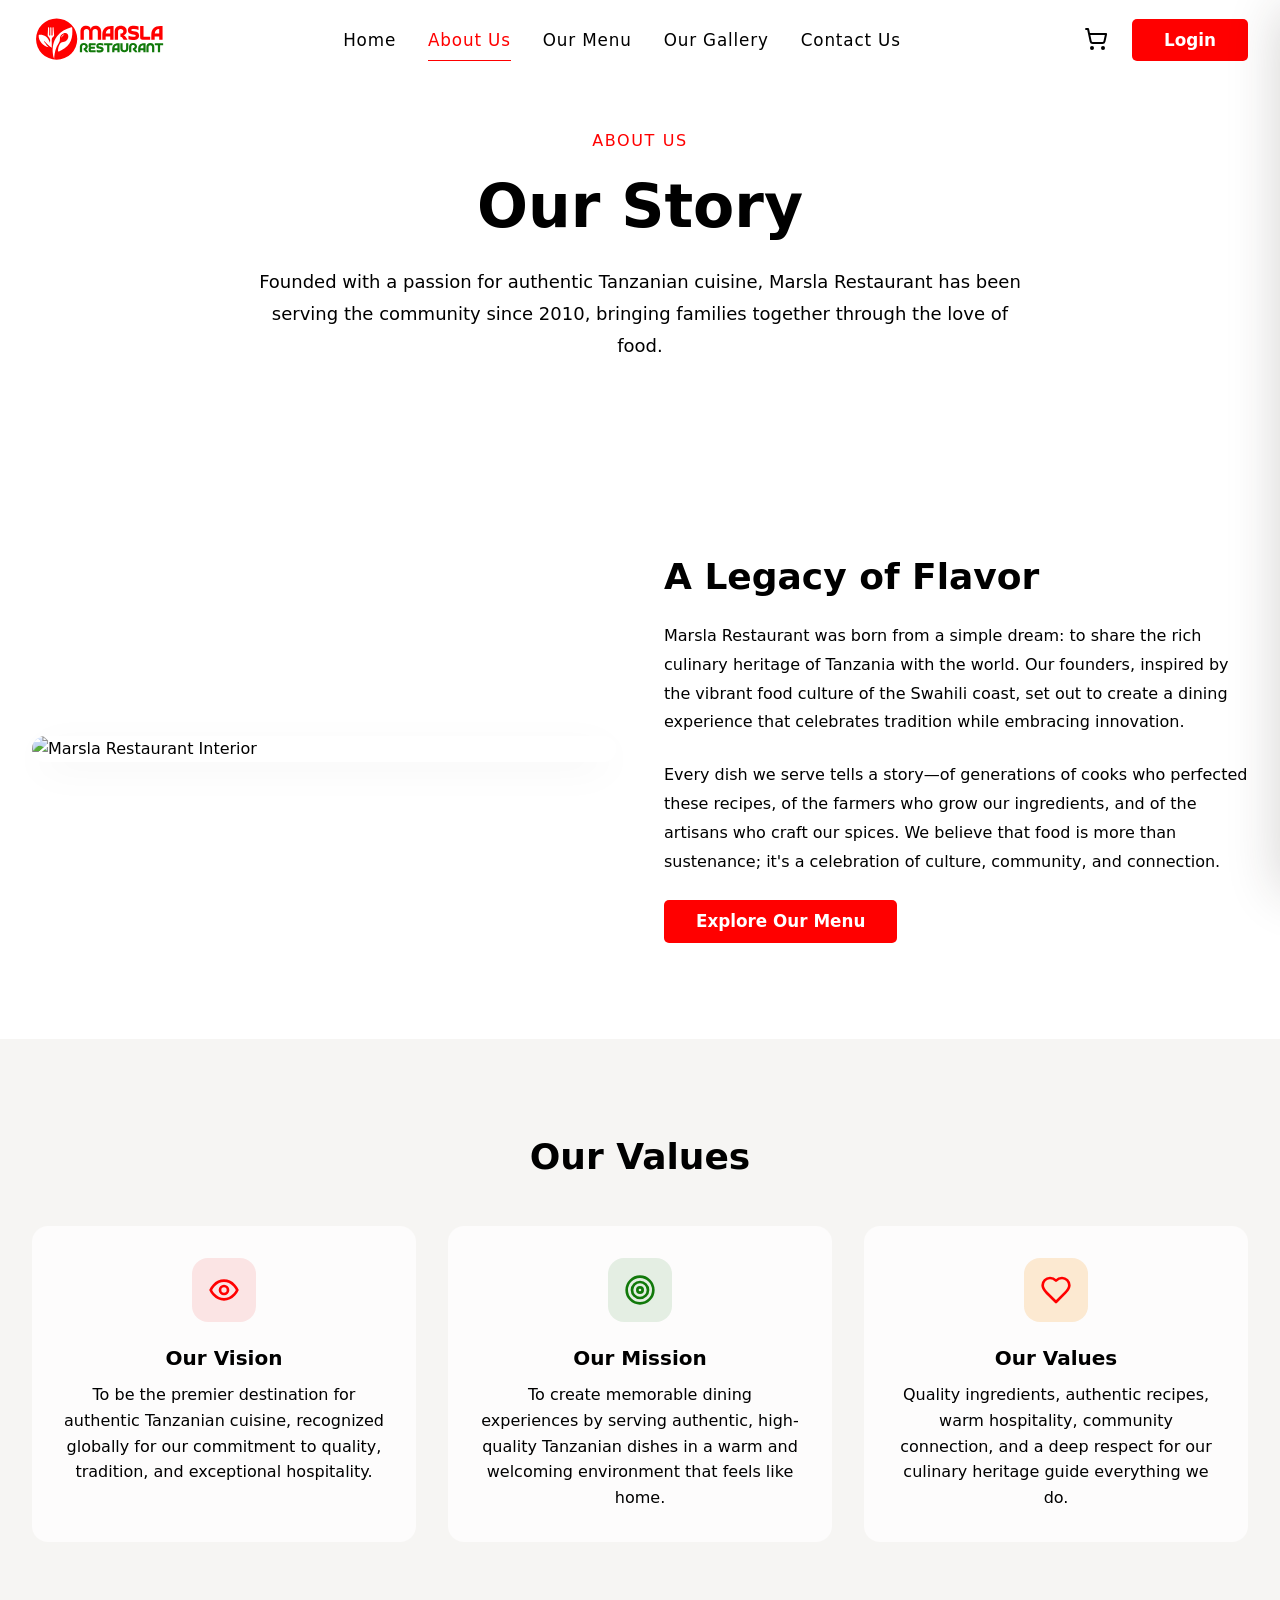
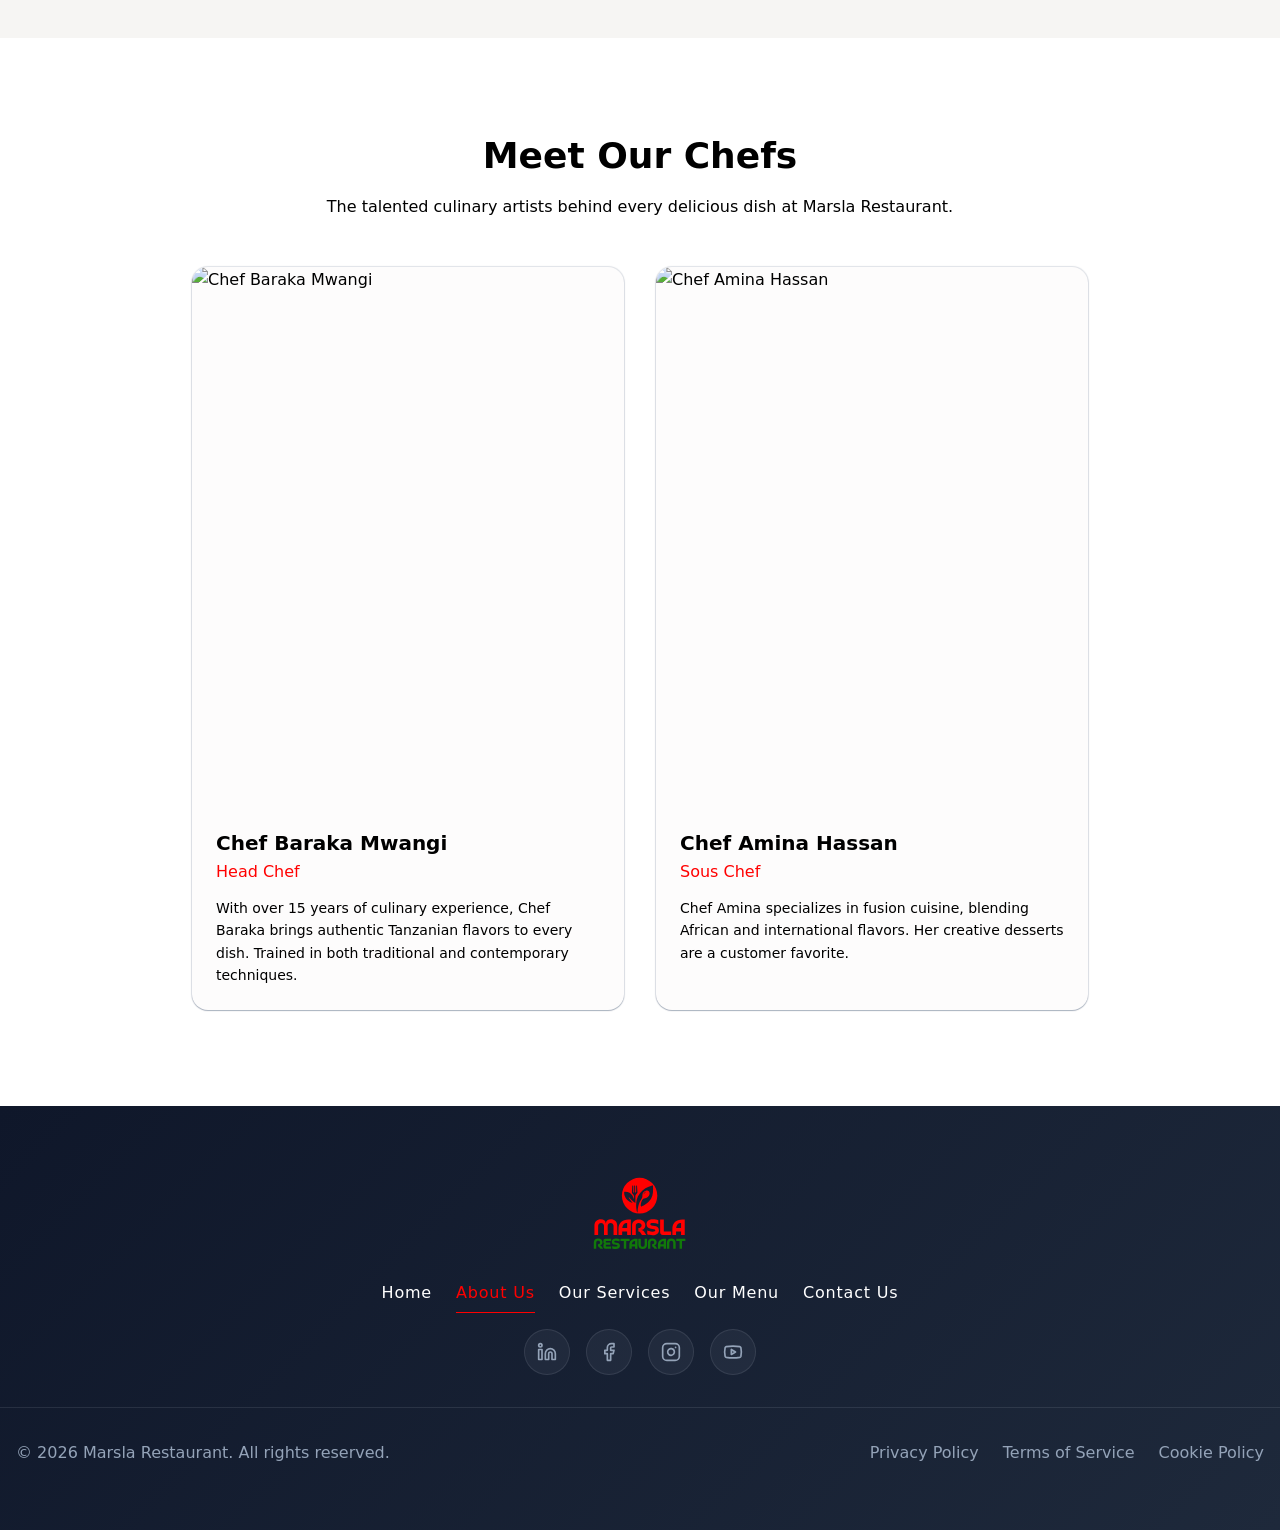
==== about.html @ 24851e6c "Add files via upload" ====
<!DOCTYPE html>
<html lang="en">
<head>
  <meta charset="UTF-8">
  <meta name="viewport" content="width=device-width, initial-scale=1.0">
  <title>About Us | Marsla Restaurant</title>
  <meta name="description" content="Learn about Marsla Restaurant's story, our passionate chefs, and our commitment to authentic Tanzanian cuisine.">

  <link rel="shortcut icon" sizes="32x32" href="favicon.svg" type="image/xml + svg">
  <link rel="shortcut icon" sizes="48x48" href="favicon.png" type="image/png">
  <link rel="shortcut icon" sizes="180x180" href="favicon.svg" type="image/xml + svg">
  <link rel="stylesheet" href="main.css">
  <link rel="stylesheet" href="about.css">
</head>
<body>

  <header class="navbar">
    <nav class="container-custom">
      <div class="navbar-container">
       
        <a href="index.html" class="navbar-logo">
          <img src="logo.svg" alt="Marsla Restaurant">
        </a>

        <div class="navbar-links">
          <a href="index.html" class="nav-link">Home</a>
          <a href="about.html" class="nav-link">About Us</a>
          <a href="menu.html" class="nav-link">Our Menu</a>
          <a href="gallery.html" class="nav-link">Our Gallery</a>
          <a href="contact.html" class="nav-link">Contact Us</a>
        </div>

        <div class="navbar-actions">
          <button class="cart-button" aria-label="Open cart">
            <svg xmlns="http://www.w3.org/2000/svg" viewBox="0 0 24 24" fill="none" stroke="currentColor" stroke-width="2" stroke-linecap="round" stroke-linejoin="round">
              <circle cx="8" cy="21" r="1"/><circle cx="19" cy="21" r="1"/>
              <path d="M2.05 2.05h2l2.66 12.42a2 2 0 0 0 2 1.58h9.78a2 2 0 0 0 1.95-1.57l1.65-7.43H5.12"/>
            </svg>
            <span class="cart-badge" style="display: none;">0</span>
          </button>
          <a href="login.html" class="btn-primary login">Login</a>
        </div>

        <div class="mobile-actions">
          <button class="mobile-cart-button" aria-label="Open cart">
            <svg xmlns="http://www.w3.org/2000/svg" viewBox="0 0 24 24" fill="none" stroke="currentColor" stroke-width="2" stroke-linecap="round" stroke-linejoin="round">
              <circle cx="8" cy="21" r="1"/><circle cx="19" cy="21" r="1"/>
              <path d="M2.05 2.05h2l2.66 12.42a2 2 0 0 0 2 1.58h9.78a2 2 0 0 0 1.95-1.57l1.65-7.43H5.12"/>
            </svg>
            <span class="mobile-cart-badge" style="display: none;">0</span>
          </button>
          <button class="hamburger" aria-label="Toggle menu">
            <span class="hamburger-line"></span>
            <span class="hamburger-line"></span>
            <span class="hamburger-line"></span>
          </button>
        </div>
      </div>

      <div class="mobile-menu">
        <div class="mobile-menu-links">
          <a href="index.html" class="mobile-menu-link">Home</a>
          <a href="about.html" class="mobile-menu-link">About Us</a>
          <a href="menu.html" class="mobile-menu-link">Our Menu</a>
          <a href="gallery.html" class="mobile-menu-link">Our Gallery</a>
          <a href="contact.html" class="mobile-menu-link">Contact Us</a>
        </div>
        <div class="mobile-menu-footer">
          <a href="login.html" class="btn-primary" style="width: 100%; text-align: center;">Login</a>
        </div>
      </div>
    </nav>
  </header>

  <main>
    <section class="page-hero section-padding reveal">
      <div class="container-custom">
        <div class="page-hero-content">
          <span class="page-hero-tagline">About Us</span>
          <h1 class="page-hero-title">Our Story</h1>
          <p class="page-hero-description">
            Founded with a passion for authentic Tanzanian cuisine, Marsla Restaurant 
            has been serving the community since 2010, bringing families together 
            through the love of food.
          </p>
        </div>
      </div>
    </section>

    <section class="section-padding">
      <div class="container-custom">
        <div class="story-section reveal">
          <div class="story-image-container">
            <img src="gallery-1.jpg" alt="Marsla Restaurant Interior" class="story-image">

          </div>
          <div class="story-content">
            <h2>A Legacy of Flavor</h2>
            <p>
              Marsla Restaurant was born from a simple dream: to share the rich culinary 
              heritage of Tanzania with the world. Our founders, inspired by the vibrant 
              food culture of the Swahili coast, set out to create a dining experience 
              that celebrates tradition while embracing innovation.
            </p>
            <p>
              Every dish we serve tells a story—of generations of cooks who perfected 
              these recipes, of the farmers who grow our ingredients, and of the 
              artisans who craft our spices. We believe that food is more than 
              sustenance; it's a celebration of culture, community, and connection.
            </p>
            <a href="menu.html" class="btn-primary">Explore Our Menu</a>
          </div>
        </div>
      </div>
    </section>

    <section class="values-section section-padding">
      <div class="container-custom reveal">
        <div class="values-header">
          <h2 class="values-title">Our Values</h2>
        </div>

        <div class="values-grid">
          <div class="value-card">
            <div class="value-icon primary">
              <svg xmlns="http://www.w3.org/2000/svg" viewBox="0 0 24 24" fill="none" stroke="currentColor" stroke-width="2" stroke-linecap="round" stroke-linejoin="round">
                <path d="M2 12s3-7 10-7 10 7 10 7-3 7-10 7-10-7-10-7Z"/><circle cx="12" cy="12" r="3"/>
              </svg>
            </div>
            <h3 class="value-title">Our Vision</h3>
            <p class="value-description">
              To be the premier destination for authentic Tanzanian cuisine, 
              recognized globally for our commitment to quality, tradition, 
              and exceptional hospitality.
            </p>
          </div>

          <div class="value-card">
            <div class="value-icon secondary">
              <svg xmlns="http://www.w3.org/2000/svg" viewBox="0 0 24 24" fill="none" stroke="currentColor" stroke-width="2" stroke-linecap="round" stroke-linejoin="round">
                <circle cx="12" cy="12" r="10"/><circle cx="12" cy="12" r="6"/><circle cx="12" cy="12" r="2"/>
              </svg>
            </div>
            <h3 class="value-title">Our Mission</h3>
            <p class="value-description">
              To create memorable dining experiences by serving authentic, 
              high-quality Tanzanian dishes in a warm and welcoming environment 
              that feels like home.
            </p>
          </div>

          <div class="value-card">
            <div class="value-icon accent">
              <svg xmlns="http://www.w3.org/2000/svg" viewBox="0 0 24 24" fill="none" stroke="currentColor" stroke-width="2" stroke-linecap="round" stroke-linejoin="round">
                <path d="M19 14c1.49-1.46 3-3.21 3-5.5A5.5 5.5 0 0 0 16.5 3c-1.76 0-3 .5-4.5 2-1.5-1.5-2.74-2-4.5-2A5.5 5.5 0 0 0 2 8.5c0 2.3 1.5 4.05 3 5.5l7 7Z"/>
              </svg>
            </div>
            <h3 class="value-title">Our Values</h3>
            <p class="value-description">
              Quality ingredients, authentic recipes, warm hospitality, 
              community connection, and a deep respect for our culinary heritage 
              guide everything we do.
            </p>
          </div>
        </div>
      </div>
    </section>

    <section class="section-padding">
      <div class="container-custom reveal">
        <div class="chefs-header">
          <h2 class="chefs-title">Meet Our Chefs</h2>
          <p class="chefs-subtitle">
            The talented culinary artists behind every delicious dish at Marsla Restaurant.
          </p>
        </div>

        <div class="chefs-grid">
          <div class="chef-card">
            <div class="chef-image">
              <img src="chef-1.jpg" alt="Chef Baraka Mwangi">
            </div>
            <div class="chef-info">
              <h3 class="chef-name">Chef Baraka Mwangi</h3>
              <p class="chef-title">Head Chef</p>
              <p class="chef-bio">With over 15 years of culinary experience, Chef Baraka brings authentic Tanzanian flavors to every dish. Trained in both traditional and contemporary techniques.</p>
            </div>
          </div>

          <div class="chef-card">
            <div class="chef-image">
              <img src="chef-2.jpg" alt="Chef Amina Hassan">
            </div>
            <div class="chef-info">
              <h3 class="chef-name">Chef Amina Hassan</h3>
              <p class="chef-title">Sous Chef</p>
              <p class="chef-bio">Chef Amina specializes in fusion cuisine, blending African and international flavors. Her creative desserts are a customer favorite.</p>
            </div>
          </div>
        </div>
      </div>
    </section>
  </main>

  <footer class="footer">
        <div class="footer-logo">
            <img src="Logo_Column.svg" width="100" height="100" alt="Marsla Restaurant Logo"/>
        </div>
        
        <div class="footer-links">
            <a href="index.html" class="nav-link footer-link">Home</a>
            <a href="about.html" class="nav-link footer-link">About Us</a>
            <a href="services.html" class="nav-link footer-link">Our Services</a>
            <a href="menu.html" class="nav-link footer-link">Our Menu</a>
            <a href="contacts.html" class="nav-link footer-link">Contact Us</a>
        </div>
 
            <div class="social-section">
                <a href="#" aria-label="LinkedIn" class="social-link linkedin">
                    <svg xmlns="http://www.w3.org/2000/svg" width="20" height="20" viewBox="0 0 24 24" fill="none" stroke="currentColor" stroke-width="2" stroke-linecap="round" stroke-linejoin="round">
                        <path d="M16 8a6 6 0 0 1 6 6v7h-4v-7a2 2 0 0 0-2-2 2 2 0 0 0-2 2v7h-4v-7a6 6 0 0 1 6-6z"/>
                        <rect width="4" height="12" x="2" y="9"/>
                        <circle cx="4" cy="4" r="2"/>
                    </svg>
                </a>
                <a href="#" aria-label="Facebook" class="social-link facebook">
                    <svg xmlns="http://www.w3.org/2000/svg" width="20" height="20" viewBox="0 0 24 24" fill="none" stroke="currentColor" stroke-width="2" stroke-linecap="round" stroke-linejoin="round">
                        <path d="M18 2h-3a5 5 0 0 0-5 5v3H7v4h3v8h4v-8h3l1-4h-4V7a1 1 0 0 1 1-1h3z"/>
                    </svg>
                </a>
                <a href="#" aria-label="Instagram" class="social-link instagram">
                    <svg xmlns="http://www.w3.org/2000/svg" width="20" height="20" viewBox="0 0 24 24" fill="none" stroke="currentColor" stroke-width="2" stroke-linecap="round" stroke-linejoin="round">
                        <rect width="20" height="20" x="2" y="2" rx="5" ry="5"/>
                        <path d="M16 11.37A4 4 0 1 1 12.63 8 4 4 0 0 1 16 11.37z"/>
                        <line x1="17.5" x2="17.51" y1="6.5" y2="6.5"/>
                    </svg>
                </a>
                <a href="#" aria-label="YouTube" class="social-link youtube">
                    <svg xmlns="http://www.w3.org/2000/svg" width="20" height="20" viewBox="0 0 24 24" fill="none" stroke="currentColor" stroke-width="2" stroke-linecap="round" stroke-linejoin="round">
                        <path d="M2.5 17a24.12 24.12 0 0 1 0-10 2 2 0 0 1 1.4-1.4 49.56 49.56 0 0 1 16.2 0A2 2 0 0 1 21.5 7a24.12 24.12 0 0 1 0 10 2 2 0 0 1-1.4 1.4 49.55 49.55 0 0 1-16.2 0A2 2 0 0 1 2.5 17"/>
                        <polygon points="10 15 15 12 10 9 10 15"/>
                    </svg>
                </a>
            </div>

            <div class="footer-bottom">
                <p class="copyright">© <span id="current-year"></span> Marsla Restaurant. All rights reserved.</p>
                <nav class="footer-bottom-nav">
                    <a href="#" class="footer-bottom-link">Privacy Policy</a>
                    <a href="#" class="footer-bottom-link">Terms of Service</a>
                    <a href="#" class="footer-bottom-link">Cookie Policy</a>
                </nav>
            </div>
        </div>
    </footer>

      <div id="cart-overlay" class="cart-overlay"></div>
  <aside id="cart-sidebar" class="cart-sidebar">
    <div class="cart-header">
      <h2 class="cart-title">Your Cart</h2>
      <button class="cart-close" aria-label="Close cart">
        <svg xmlns="http://www.w3.org/2000/svg" viewBox="0 0 24 24" fill="none" stroke="currentColor" stroke-width="2" stroke-linecap="round" stroke-linejoin="round"><path d="M18 6 6 18"/><path d="m6 6 12 12"/></svg>
      </button>
    </div>

    <div id="cart-items" class="cart-items">
      
    </div>

    <div id="cart-footer" class="cart-footer" style="display: none;">
      <div class="cart-total">
        <span class="cart-total-label">Total</span>
        <span class="cart-total-amount">TZS 0</span>
      </div>
      <center><span class="login-text">Login to complete your orders.</span></center>
      <a href="login.html" class="btn-primary cart-checkout">Login</a>
      <button class="cart-clear">Clear Cart</button>
    </div>
  </aside>

  <script src="main.js"></script>
</body>
</html>
---- main.css ----
*, *::before, *::after {
  box-sizing: border-box;
  margin: 0;
  padding: 0;
}

html {
  scroll-behavior: smooth;
}

body {
  font-family:var(--font);
  background-color: var(--background);
  color: var(--minor-color);
  line-height: 1.6;
  -webkit-font-smoothing: antialiased;
  -moz-osx-font-smoothing: grayscale;
  min-height: 100vh;
  display: flex;
  flex-direction: column;
}

@keyframes fadeUp {
  from {
    opacity: 0;
    transform: translateY(30px);
  }
  to {
    opacity: 1;
    transform: translateY(0);
  }
}

@keyframes fadeIn {
  from {
    opacity: 0;
  }
  to {
    opacity: 1;
  }
}

@keyframes scaleIn {
  from {
    transform: scale(0.95);
    opacity: 0;
  }
  to {
    transform: scale(1);
    opacity: 1;
  }
}

@keyframes slideInRight {
  from {
    transform: translateX(100%);
    opacity: 0;
  }
  to {
    transform: translateX(0);
    opacity: 1;
  }
}

@keyframes slideOutRight {
  from {
    transform: translateX(0);
    opacity: 1;
  }
  to {
    transform: translateX(100%);
    opacity: 0;
  }
}

@keyframes mobileMenuEnter {
  from {
    opacity: 0;
    transform: translateY(-20px);
  }
  to {
    opacity: 1;
    transform: translateY(0);
  }
}

.reveal {
  opacity: 0;
  transform: translateY(30px);
  transition: all 0.8s cubic-bezier(0.16, 1, 0.3, 1);
}

.reveal.active {
  opacity: 1;
  transform: translateY(0);
}

.reveal-left {
  opacity: 0;
  transform: translateX(-50px);
  transition: all 0.8s cubic-bezier(0.16, 1, 0.3, 1);
}

.reveal-left.active {
  opacity: 1;
  transform: translateX(0);
}

.reveal-right {
  opacity: 0;
  transform: translateX(50px);
  transition: all 0.8s cubic-bezier(0.16, 1, 0.3, 1);
}

.reveal-right.active {
  opacity: 1;
  transform: translateX(0);
}


:root {
    --background: white;
    --font: system-ui, -apple-system, BlinkMacSystemFont, 'Segoe UI', Roboto, Oxygen, Ubuntu, Cantarell, 'Open Sans', 'Helvetica Neue', sans-serif;
    --shadow-xl:rgba(0, 0, 0, 0.15) 0px 5px 15px 0px;
    --shadow-card: 0 10px 40px -10px hsla(20, 20%, 15%, 0.15);
    --shadow-cart: -10px 0 50px -10px hsla(20, 20%, 15%, 0.2);
    --main-color:#ff0000;
    --primary-color: #11790a;
    --minor-color: black;
    --destructive: hsl(0, 84.2%, 60.2%);
    --destructive-foreground: hsl(0, 0%, 100%);
    --border: hsl(30, 15%, 88%);
    --input: hsl(30, 15%, 88%);
    --outline: hsl(0, 85%, 50%);
    --radius: 0.5rem;
    --card: hsl(30, 20%, 99%);
}

h1, h2, h3, h4, h5, h6 {
  font-family: var(--font);
  line-height: 1.2;
}

a {
  text-decoration: none;
  color: inherit;
}

img {
  max-width: 100%;
  height: auto;
  display: block;
}

button {
  font-family: inherit;
  cursor: pointer;
  border: none;
  background: none;
}

input, textarea, select {
  font-family: inherit;
  font-size: inherit;
}

.navbar {
  position: fixed;
  top: 0;
  left: 0;
  right: 0;
  z-index: 50;
  background-color: var(--background);
  transition: all 0.3s ease;
}

.navbar.scrolled {
  background-color:var(--background);
  box-shadow: var(--shadow-xl);
}

.navbar-container {
  display: flex;
  align-items: center;
  justify-content: space-between;
  height: 80px;
}

.navbar-logo img {
  height: 50px;
  width: auto;
}

.navbar-links {
  display: none;
  align-items: center;
  gap: 2rem;
}

@media (min-width: 1024px) {
  .navbar-links {
    display: flex;
  }
}

.nav-link {
  position: relative;
  font-size: 1.05rem;
  font-weight: 500;
  text-transform: capitalize;
  letter-spacing: 0.05em;
  color: var(--minor-color);
  padding: 0.5rem 0;
  transition: color 0.3s ease;
}

.nav-link::after {
  content: '';
  position: absolute;
  bottom: 0;
  left: 0;
  width: 100%;
  height: 1px;
  background-color: var(--main-color);
  transform: scaleX(0);
  transform-origin: right;
  transition: transform 0.3s ease;
}

.nav-link:hover,
.nav-link.active {
  color: var(--main-color);
}

.nav-link:hover::after,
.nav-link.active::after {
  transform: scaleX(1);
  transform-origin: left;
}

.navbar-actions {
  display: none;
  align-items: center;
  gap: 1rem;
}

@media (min-width: 1024px) {
  .navbar-actions {
    display: flex;
  }
}

.btn-primary {
  display: inline-flex;
  align-items: center;
  justify-content: center;
  gap: 0.5rem;
  background-color: var(--main-color);
  color: var(--background);
  padding: 0.5rem 2rem;
  border-radius: 5px;
  font-weight: 600;
  font-size: 1.05rem;
  transition: 0.4s ease;
}

.btn-primary:hover {
    background: #e20202;
}

.btn-primary:active {
  transform: translateY(0);
}

.btn-primary:disabled {
  opacity: 0.5;
  cursor: not-allowed;
  transform: none;
}

.btn-outline {
  display: inline-flex;
  align-items: center;
  justify-content: center;
  gap: 0.5rem;
  border: 1px solid var(--main-color);
  color: var(--main-color);
  padding: 0.5rem 2rem;
  border-radius: var(--radius);
  font-weight: 600;
  font-size: 1.05rem;
  background: transparent;
  transition: 0.4s ease;
}

.btn-outline:hover {
  background-color: var(--main-color);
  color: var(--background);
  box-shadow: var(--shadow-medium);
}

.btn-outline:disabled {
  opacity: 0.5;
  cursor: not-allowed;
}

.cart-button {
  color: var(--minor-color);
  position: relative;
  padding: 0.5rem;
  border-radius: 50%;
  transition: background-color 0.3s ease;
}

.cart-button:hover {
  color: var(--main-color);
}

.cart-button svg {
  width: 24px;
  height: 24px;
}

.cart-badge {
  position: absolute;
  top: -4px;
  right: -4px;
  width: 20px;
  height: 20px;
  background-color: var(--main-color);
  color: var(--background);
  box-shadow: rgba(0, 0, 0, 0.1) 0px 1px 3px 0px, rgba(0, 0, 0, 0.06) 0px 1px 2px 0px;
  font-size: 0.75rem;
  font-weight: 700;
  border-radius: 50%;
  display: flex;
  align-items: center;
  justify-content: center;
}

.mobile-actions {
  display: flex;
  align-items: center;
  gap: 0.75rem;
}

@media (min-width: 1024px) {
  .mobile-actions {
    display: none;
  }
}

.mobile-cart-button {
  position: relative;
  padding: 0.5rem;
  border-radius: 50%;
  transition: background-color 0.3s ease;
}

.mobile-cart-button:hover {
  background-color: var(--background);
}

.mobile-cart-button svg {
  width: 20px;
  height: 20px;
  color: var(--minor-color);
}

.mobile-cart-badge {
  position: absolute;
  top: -4px;
  right: -4px;
  width: 16px;
  height: 16px;
  background-color: var(--main-color);
  color: var(--background);
  font-size: 0.625rem;
  font-weight: 700;
  border-radius: 50%;
  display: flex;
  align-items: center;
  justify-content: center;
}

.hamburger {
  display: flex;
  flex-direction: column;
  gap: 6px;
  padding: 0.5rem;
}

.hamburger-line {
  display: block;
  width: 24px;
  height: 2px;
  background-color: var(--minor-color);
  transition: all 0.3s ease;
}

.hamburger.active .hamburger-line:nth-child(1) {
  transform: rotate(45deg) translate(4px, 7px);
}

.hamburger.active .hamburger-line:nth-child(2) {
  opacity: 0;
  transform: scaleX(0);
}

.hamburger.active .hamburger-line:nth-child(3) {
  transform: rotate(-45deg) translate(4px, -7px);
}

.mobile-menu {
  display: none;
  padding: 0.8rem 0;
  animation: mobileMenuEnter 0.4s cubic-bezier(0.16, 1, 0.3, 1) forwards;
}

.mobile-menu.open {
  display: block;
}

@media (min-width: 1024px) {
  .mobile-menu {
    display: none !important;
  }
}

.mobile-menu-links {
  display: flex;
  flex-direction: column;
  gap: 0.5rem;
}

.mobile-menu-link {
  display: block;
  padding: 0.75rem 1rem;
  font-size: 1rem;
  font-weight: 500;
  border-radius: var(--radius);
  transition: all 0.3s ease;
}

.mobile-menu-link:hover {
  background-color: rgba(223, 57, 57, 0.031);
}

.mobile-menu-link.active {
  background-color: hsla(0, 85%, 50%, 0.1);
  color: var(--primary);
}

.mobile-menu-footer {
  margin-top: 1rem;
  padding-top: 1rem;
  border-top: 1px solid var(--border);
}

.cart-overlay {
  position: fixed;
  inset: 0;
  background-color: hsla(20, 20%, 15%, 0.5);
  z-index: 100;
  opacity: 0;
  visibility: hidden;
  transition: all 0.3s ease;
}

.cart-overlay.open {
  opacity: 1;
  visibility: visible;
}

.cart-sidebar {
  position: fixed;
  top: 0;
  right: 0;
  bottom: 0;
  width: 100%;
  max-width: 400px;
  background-color: var(--background);
  box-shadow: var(--shadow-cart);
  z-index: 101;
  display: flex;
  flex-direction: column;
  transform: translateX(100%);
  transition: transform 0.5s cubic-bezier(0.16, 1, 0.3, 1);
}

.cart-sidebar.open {
  transform: translateX(0);
}

.cart-header {
  display: flex;
  align-items: center;
  justify-content: space-between;
  padding: 1.5rem;
  border-bottom: 1px solid var(--border);
}

.cart-title {
  font-size: 1.25rem;
  font-weight: 700;
  color: var(--minor-color);
}

.login-text {
    color: var(--main-color);
}

.cart-close {
  padding: 0.5rem;
  border-radius: 50%;
  transition: background-color 0.3s ease;
}

.cart-close:hover {
  color: var(--main-color);
}

.cart-close svg {
  width: 24px;
  height: 24px;
  color: var(--foreground);
}

.cart-items {
  flex: 1;
  overflow-y: auto;
  padding: 1rem;
}

.cart-empty {
  display: flex;
  flex-direction: column;
  align-items: center;
  justify-content: center;
  height: 100%;
  text-align: center;
  color: var(--minor-color);
  opacity: 0.6;
}

.cart-empty svg {
  width: 64px;
  height: 64px;
  margin-bottom: 1rem;
  opacity: 0.5;
}

.cart-item {
  display: flex;
  gap: 0.5rem;
  padding: 0.5rem;
  border-radius: var(--radius);
  background-color: var(--background);
  margin-bottom: 0.75rem;
  box-shadow: rgba(0, 0, 0, 0.12) 0px 1px 3px, rgba(0, 0, 0, 0.24) 0px 1px 2px;
}

.cart-item-image {
  width: 75px;
  height: 75px;
  border-radius: var(--radius);
  overflow: hidden;
  flex-shrink: 0;
}

.cart-item-image img {
  width: 100%;
  height: 100%;
  object-fit: cover;
}

.cart-item-details {
  flex: 1;
  display: flex;
  flex-direction: column;
}

.cart-item-name {
  font-weight: 600;
  color: var(--minor-color);
  font-size: 0.875rem;
  margin-bottom: 0.25rem;
}

.cart-item-price {
  color: var(--main-color);
  font-weight: 600;
  font-size: 0.875rem;
  margin-bottom: 0.5rem;
}

.cart-item-controls {
  display: flex;
  align-items: center;
  gap: 0.75rem;
  margin-top: auto;
}

.cart-qty-btn {
  width: 28px;
  height: 28px;
  border-radius: 50%;
  background-color: var(--background);
  display: flex;
  align-items: center;
  justify-content: center;
  transition: all 0.3s ease;
  box-shadow: rgba(0, 0, 0, 0.12) 0px 1px 3px, rgba(0, 0, 0, 0.24) 0px 1px 2px;
}

.cart-qty-btn:hover {
  background-color: var(--main-color);
  color: var(--background);
}

.cart-qty-btn svg {
  width: 14px;
  height: 14px;
}

.cart-qty {
  font-weight: 600;
  min-width: 24px;
  text-align: center;
}

.cart-item-remove {
  margin-left: auto;
  padding: 0.25rem;
  color: var(--muted-foreground);
  transition: color 0.3s ease;
}

.cart-item-remove:hover {
  color: var(--destructive);
}

.cart-item-remove svg {
  width: 18px;
  height: 18px;
}

.cart-footer {
  padding: 1.2rem;
  border-top: 1px solid var(--border);
  background-color: var(--card);
}

.cart-total {
  display: flex;
  justify-content: space-between;
  align-items: center;
  margin-bottom: 1rem;
}

.cart-total-label {
  font-weight: 600;
  color: var(--foreground);
}

.cart-total-amount {
  font-size: 1.25rem;
  font-weight: 700;
  color: var(--primary);
}

.cart-checkout {
  width: 100%;
  margin-bottom: 0.75rem;
}

.cart-clear {
  width: 100%;
  padding: 0.5rem;
  color: var(--main-color);
  border: 1px solid var(--main-color);
  border-radius: var(--radius);
  font-weight: 500;
  font-size: 1rem;
  transition: color 0.3s ease;
}

.cart-clear:hover {
   box-shadow: rgba(0, 0, 0, 0.07) 0px 1px 1px, rgba(0, 0, 0, 0.07) 0px 2px 2px, rgba(0, 0, 0, 0.07) 0px 4px 4px, rgba(0, 0, 0, 0.07) 0px 8px 8px, rgba(0, 0, 0, 0.07) 0px 16px 16px;
}

.page-hero {
  background-color: var(--background);
  padding-top: 8rem;
}

.page-hero-content {
  text-align: center;
  max-width: 48rem;
  margin: 0 auto;
  padding-top: 2rem;
}

.page-hero-tagline {
  display: inline-block;
  color: var(--main-color);
  font-weight: 500;
  font-size: 1rem;
  text-transform: uppercase;
  letter-spacing: 0.1em;
  margin-bottom: 1rem;
}

.page-hero-title {
  font-size: 2.5rem;
  font-weight: 700;
  color: var(--minor-color);
  margin-bottom: 1.5rem;
}

.story-content .btn-primary {
    flex-direction: column;
    width: 100%;
  }

@media (min-width: 768px) {
  .page-hero-title {
    font-size: 3rem;
  }
}

@media (min-width: 1024px) {
  .page-hero-title {
    font-size: 3.75rem;
  }

  .story-content .btn-primary {
    width: fit-content;
  }
}

.page-hero-description {
  font-size: 1.125rem;
  color: var(--muted-foreground);
  line-height: 1.8;
}

/* Landing Page Styles */

.container-custom {
  max-width: 1280px;
  margin: 0 auto;
  padding: 0 1rem;
}

@media (min-width: 640px) {
  .container-custom {
    padding: 0 1.5rem;
  }
}

@media (min-width: 1024px) {
  .container-custom {
    padding: 0 2rem;
  }
}

.section-padding {
  padding: 4rem 0;
}

@media (min-width: 768px) {
  .section-padding {
    padding: 6rem 0;
  }
}

.hero {
  min-height: calc(100vh - 8rem);
  display: flex;
  align-items: center;
  padding-top: 6rem;
}

.hero-grid {
  display: grid;
  gap: 3rem;
  align-items: center;
}

@media (min-width: 1024px) {
  .hero-grid {
    grid-template-columns: 1fr 1fr;
    gap: 4rem;
  }
}

.hero-content {
  order: 2;
}

@media (min-width: 1024px) {
  .hero-content {
    order: 1;
  }
}

.hero-tagline {
  display: inline-block;
  color: var(--main-color);
  font-weight: 500;
  font-size: 0.875rem;
  text-transform: uppercase;
  letter-spacing: 0.1em;
  margin-bottom: 1rem;
  opacity: 0;
  animation: fadeUp 0.6s ease-out forwards;
}

.hero-title {
  font-size: 2.5rem;
  font-weight: 700;
  color: var(--foreground);
  margin-bottom: 1.5rem;
  opacity: 0;
  animation: fadeUp 0.6s ease-out 0.1s forwards;
}

@media (min-width: 640px) {
  .hero-title {
    font-size: 3rem;
  }
}

@media (min-width: 1024px) {
  .hero-title {
    font-size: 3.75rem;
  }
}

.hero-title span {
  color: var(--primary);
}

.hero-description {
  font-size: 1.15rem;
  color: var(--minor-color);
  line-height: 1.8;
  margin-bottom: 2rem;
  max-width: 32rem;
  opacity: 0;
  animation: fadeUp 0.6s ease-out 0.2s forwards;
}

.hero-buttons {
  display: flex;
  flex-direction: column;
  gap: 1rem;
  opacity: 0;
  animation: fadeUp 0.6s ease-out 0.3s forwards;
}

@media (min-width: 640px) {
  .hero-buttons {
    flex-direction: row;
  }
}

.hero-image-container {
  order: 1;
}

@media (min-width: 1024px) {
  .hero-image-container {
    order: 2;
  }
}

.hero-carousel {
  position: relative;
  aspect-ratio: 3.2/3;
  border-radius: 1rem;
  overflow: hidden;
  box-shadow: var(--shadow-card);
}

.hero-carousel img {
  position: absolute;
  inset: 0;
  width: 100%;
  height: 100%;
  object-fit: cover;
  opacity: 0;
  transition: opacity 1s ease;
}

.hero-carousel img.active {
  opacity: 1;
}

.carousel-dots {
  position: absolute;
  bottom: 1rem;
  left: 50%;
  transform: translateX(-50%);
  display: flex;
  gap: 0.5rem;
}

.carousel-dot {
  width: 8px;
  height: 8px;
  border-radius: 9999px;
  background-color: #ff0000;
  transition: all 0.3s ease;
  cursor: pointer;
}

.carousel-dot.active {
  width: 24px;
  background-color: #ff0000;
}

.carousel-dot:hover {
  background-color: var(--background);
}

.features {
  background-color: hsla(30, 15%, 92%, 0.5);
}

.features-header {
  text-align: center;
  margin-bottom: 3rem;
}

.features-title {
  font-size: 1.875rem;
  font-weight: 700;
  color: var(--minor-color);
  margin-bottom: 1rem;
}

@media (min-width: 768px) {
  .features-title {
    font-size: 2.25rem;
  }
}

.features-subtitle {
  color: var(--minor-color);
  max-width: 42rem;
  margin: 0 auto;
}

.features-grid {
  display: grid;
  gap: 2rem;
}

@media (min-width: 768px) {
  .features-grid {
    grid-template-columns: repeat(3, 1fr);
  }
}

.feature-card {
  background-color: var(--card);
  border-radius: 1rem;
  padding: 2rem;
  text-align: center;
  transition: all 0.5s ease;
}

.feature-card:hover {
  box-shadow: var(--shadow-xl);
  transform: translateY(-8px);
}

.feature-icon {
  width: 64px;
  height: 64px;
  background-color: hsla(0, 85%, 50%, 0.1);
  border-radius: 1rem;
  display: flex;
  align-items: center;
  justify-content: center;
  margin: 0 auto 1.5rem;
}

.feature-icon svg {
  width: 32px;
  height: 32px;
  color: var(--main-color);
}

.feature-title {
  font-size: 1.25rem;
  font-weight: 600;
  color: var(--minor-color);
  margin-bottom: 0.75rem;
}

.feature-description {
  color: var(--minor-color);
  font-size: 0.875rem;
  line-height: 1.6;
}

.cta {
  background: var(--background);
}

.cta-content {
  text-align: center;
}

.cta-title {
  font-size: 1.875rem;
  font-weight: 700;
  color: var(--primary-foreground);
  margin-bottom: 1rem;
}

@media (min-width: 768px) {
  .cta-title {
    font-size: 2.25rem;
  }
}

.cta-description {
  color: var(--main-color);
  max-width: 42rem;
  font-size: 1.05rem;
  margin: 0 auto 2rem;
}

.cta-buttons {
  display: flex;
  flex-direction: column;
  gap: 1rem;
  justify-content: center;
}

@media (min-width: 640px) {
  .cta-buttons {
    flex-direction: row;
  }
}

.cta-btn-light {
  display: inline-flex;
  align-items: center;
  justify-content: center;
  gap: 0.5rem;
  background-color: var(--main-color);
  color: var(--background);
  padding: 0.5rem 2rem;
  border-radius: var(--radius);
  font-weight: 600;
  transition: all 0.3s ease;
}

.cta-btn-light:hover {
  box-shadow: var(--shadow-medium);
  transform: translateY(-2px);
}

.cta-btn-outline {
  display: inline-flex;
  align-items: center;
  justify-content: center;
  gap: 0.5rem;
  border: 1px solid var(--main-color);
  color: var(--main-color);
  padding: 0.5rem 2rem;
  border-radius: var(--radius);
  font-weight: 600;
  background: transparent;
  transition: all 0.3s ease;
}

.cta-btn-outline:hover {
  background-color: var(--main-color);
  color: var(--background);
}

/* Footer Styles*/ 

.footer {
    width: 100%;
    background: linear-gradient(135deg, #0f172a 0%, #1e293b 100%);
    color: #e2e8f0;
    padding: 4rem 0;
}

.footer-logo {
  display: flex;
  gap: 5px;
  align-items: center;
  justify-content: center;
  margin-bottom: 1rem;
}

.footer-logo-text {
  font-size: 2rem;
  font-weight: 900;
}

.footer-container {
    max-width: 1200px;
    margin: 0 auto;
}

.footer-links {
  display: flex;
  width: 100%;
  align-items: center;
  justify-content: center;
  gap: 1.5rem;
  margin-bottom: 1rem;
}

.footer-link {
  color: var(--background);
  font-size: 1rem;
}

.social-section {
    display: flex;
    justify-content: center;
    align-items: center;
    gap: 1rem;
    margin-bottom: 2rem;
    padding-bottom: 2rem;
    border-bottom: 1px solid rgba(226, 232, 240, 0.1);
}

.social-link {
    display: flex;
    align-items: center;
    justify-content: center;
    padding: 0.75rem;
    border-radius: 50%;
    background: rgba(226, 232, 240, 0.05);
    border: 1px solid rgba(226, 232, 240, 0.1);
    color: #94a3b8;
    text-decoration: none;
    transition: all 0.3s ease;
}

.social-link:hover {
    transform: scale(1.1);
    background: rgba(226, 232, 240, 0.1);
}

.social-link svg {
    transition: transform 0.3s ease;
}

.social-link:hover svg {
    transform: rotate(6deg);
}

.social-link.linkedin:hover {
    color: #0077B5;
}

.social-link.github:hover {
    color: #6e5494;
}

.social-link.facebook:hover {
    color: #1877F2;
}

.social-link.instagram:hover {
    color: #E4405F;
}

.social-link.youtube:hover {
    color: #FF0000;
}

.footer-bottom {
    display: flex;
    flex-direction: column;
    align-items: center;
    gap: 1rem;
    padding: 0 1rem;
}

@media (min-width: 768px) {
    .footer-bottom {
        flex-direction: row;
        justify-content: space-between;
    }
}

.copyright {
    color: #94a3b8;
    font-size: 1rem;
}

.footer-bottom-nav {
    display: flex;
    gap: 1.5rem;
    font-size: 1rem;
}

.footer-bottom-link {
    color: #94a3b8;
    text-decoration: none;
    transition: color 0.3s ease;
}

.footer-bottom-link:hover {
    color: #e2e8f0;
}

.footer {
    opacity: 0;
    transform: scale(0.95);
    transition: opacity 0.8s ease-out, transform 0.8s ease-out;
}

.footer.visible {
    opacity: 1;
    transform: scale(1);
}

.footer-logo,
.footer-links,
.social-section,
.footer-bottom {
    opacity: 0;
    transform: translateY(30px);
    transition: opacity 0.6s ease-out, transform 0.6s ease-out;
}

.footer.visible .footer-logo {
    opacity: 1;
    transform: translateY(0);
    transition-delay: 0.1s;
}

.footer.visible .footer-links {
    opacity: 1;
    transform: translateY(0);
    transition-delay: 0.3s;
}

.footer.visible .social-section {
    opacity: 1;
    transform: translateY(0);
    transition-delay: 0.5s;
}

.footer.visible .footer-bottom {
    opacity: 1;
    transform: translateY(0);
    transition-delay: 0.7s;
}
---- about.css ----
.story-section {
  display: grid;
  gap: 3rem;
  align-items: center;
}

@media (min-width: 1024px) {
  .story-section {
    grid-template-columns: 1fr 1fr;
  }
}

.story-image-container {
  position: relative;
}

.story-image {
  border-radius: 1rem;
  box-shadow: var(--shadow-card);
  width: 100%;
}


@media (min-width: 768px) {
  .story-badge {
    display: block;
  }
}

.story-content h2 {
  font-size: 1.875rem;
  font-weight: 700;
  color: var(--foreground);
  margin-bottom: 1.5rem;
}

@media (min-width: 768px) {
  .story-content h2 {
    font-size: 2.25rem;
  }
}

.story-content p {
  color: var(--muted-foreground);
  line-height: 1.8;
  margin-bottom: 1.5rem;
}

.values-section {
  background-color: hsla(30, 15%, 92%, 0.5);
}

.values-header {
  text-align: center;
  margin-bottom: 3rem;
}

.values-title {
  font-size: 1.875rem;
  font-weight: 700;
  color: var(--minor-color);
}

@media (min-width: 768px) {
  .values-title {
    font-size: 2.25rem;
  }
}

.values-grid {
  display: grid;
  gap: 2rem;
}

@media (min-width: 768px) {
  .values-grid {
    grid-template-columns: repeat(3, 1fr);
  }
}

.value-card {
  background-color: var(--card);
  border-radius: 1rem;
  padding: 2rem;
  text-align: center;
  transition: all 0.5s ease;
}

.value-card:hover {
  box-shadow: var(--shadow-xl);
  transform: translateY(-8px);
}

.value-icon {
  width: 64px;
  height: 64px;
  border-radius: 1rem;
  display: flex;
  align-items: center;
  justify-content: center;
  margin: 0 auto 1.5rem;
}

.value-icon.primary {
  background-color: hsla(0, 85%, 50%, 0.1);
}

.value-icon.primary svg {
  color: var(--main-color);
}

.value-icon.secondary {
  background-color: hsla(120, 82%, 25%, 0.1);
}

.value-icon.secondary svg {
  color: var(--primary-color);
}

.value-icon.accent {
  background-color: hsla(35, 90%, 55%, 0.2);
}

.value-icon.accent svg {
  color: var(--main-color);
}

.value-icon svg {
  width: 32px;
  height: 32px;
}

.value-title {
  font-size: 1.25rem;
  font-weight: 600;
  color: var(--foreground);
  margin-bottom: 0.75rem;
}

.value-description {
  color: var(--minor-color);
  font-size: 1rem;
  line-height: 1.6;
}

.chefs-header {
  text-align: center;
  margin-bottom: 3rem;
}

.chefs-title {
  font-size: 1.875rem;
  font-weight: 700;
  color: var(--foreground);
  margin-bottom: 1rem;
}

@media (min-width: 768px) {
  .chefs-title {
    font-size: 2.25rem;
  }
}

.chefs-subtitle {
  color: var(--muted-foreground);
  max-width: 42rem;
  margin: 0 auto;
}

.chefs-grid {
  display: grid;
  gap: 2rem;
  max-width: 56rem;
  margin: 0 auto;
}

@media (min-width: 768px) {
  .chefs-grid {
    grid-template-columns: repeat(2, 1fr);
  }
}

.chef-card {
  background-color: var(--card);
  border-radius: 1rem;
  overflow: hidden;
  transition: all 0.5s ease;
  box-shadow: rgba(9, 30, 66, 0.25) 0px 1px 1px, rgba(9, 30, 66, 0.13) 0px 0px 1px 1px;
}

.chef-card:hover {
  box-shadow: var(--shadow-xl);
  transform: translateY(-8px);
}

.chef-image {
  aspect-ratio: 4/5;
  overflow: hidden;
}

.chef-image img {
  width: 100%;
  height: 100%;
  object-fit: cover;
}

.chef-info {
  padding: 1.5rem;
}

.chef-name {
  font-size: 1.25rem;
  font-weight: 600;
  color: var(--minor-color);
  margin-bottom: 0.25rem;
}

.chef-title {
  color: var(--main-color);
  font-weight: 500;
  font-size: 1rem;
  margin-bottom: 0.75rem;
}

.chef-bio {
  color: var(--minor-color);
  font-size: 0.875rem;
  line-height: 1.6;
}
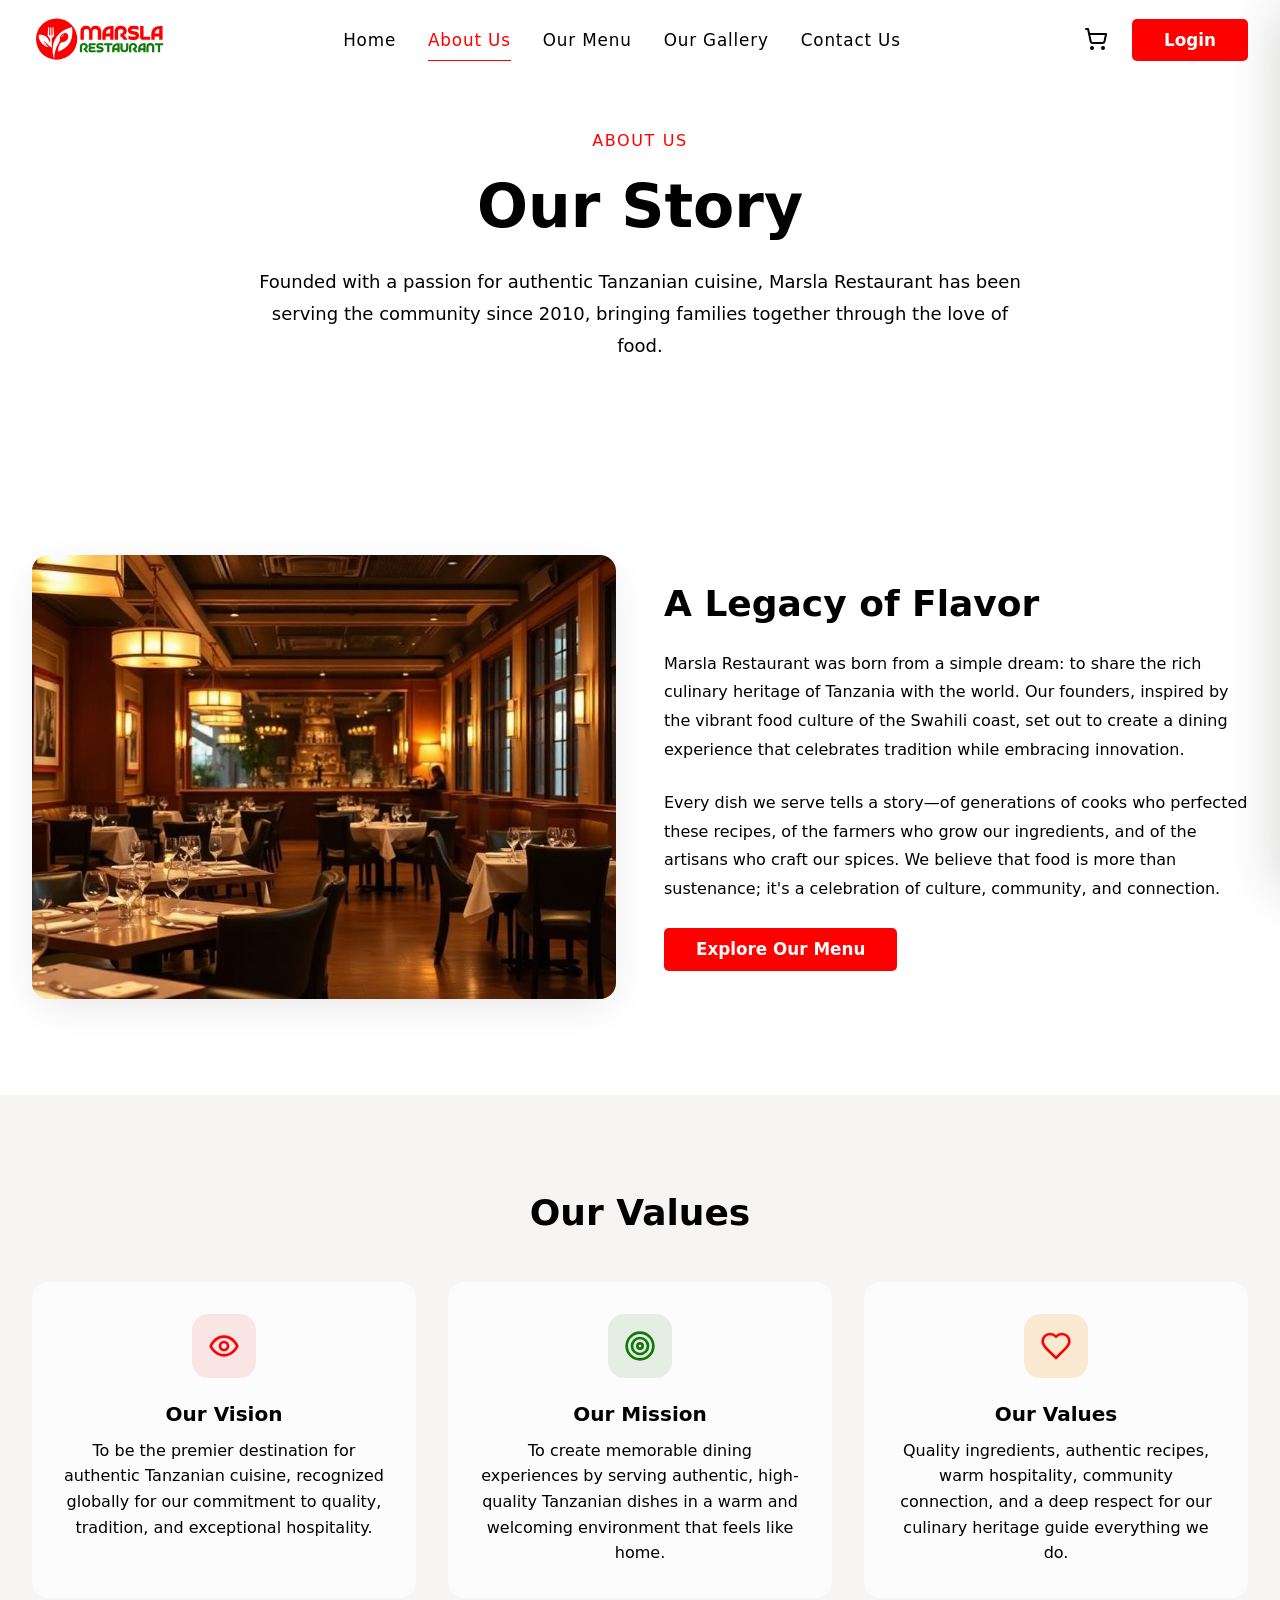
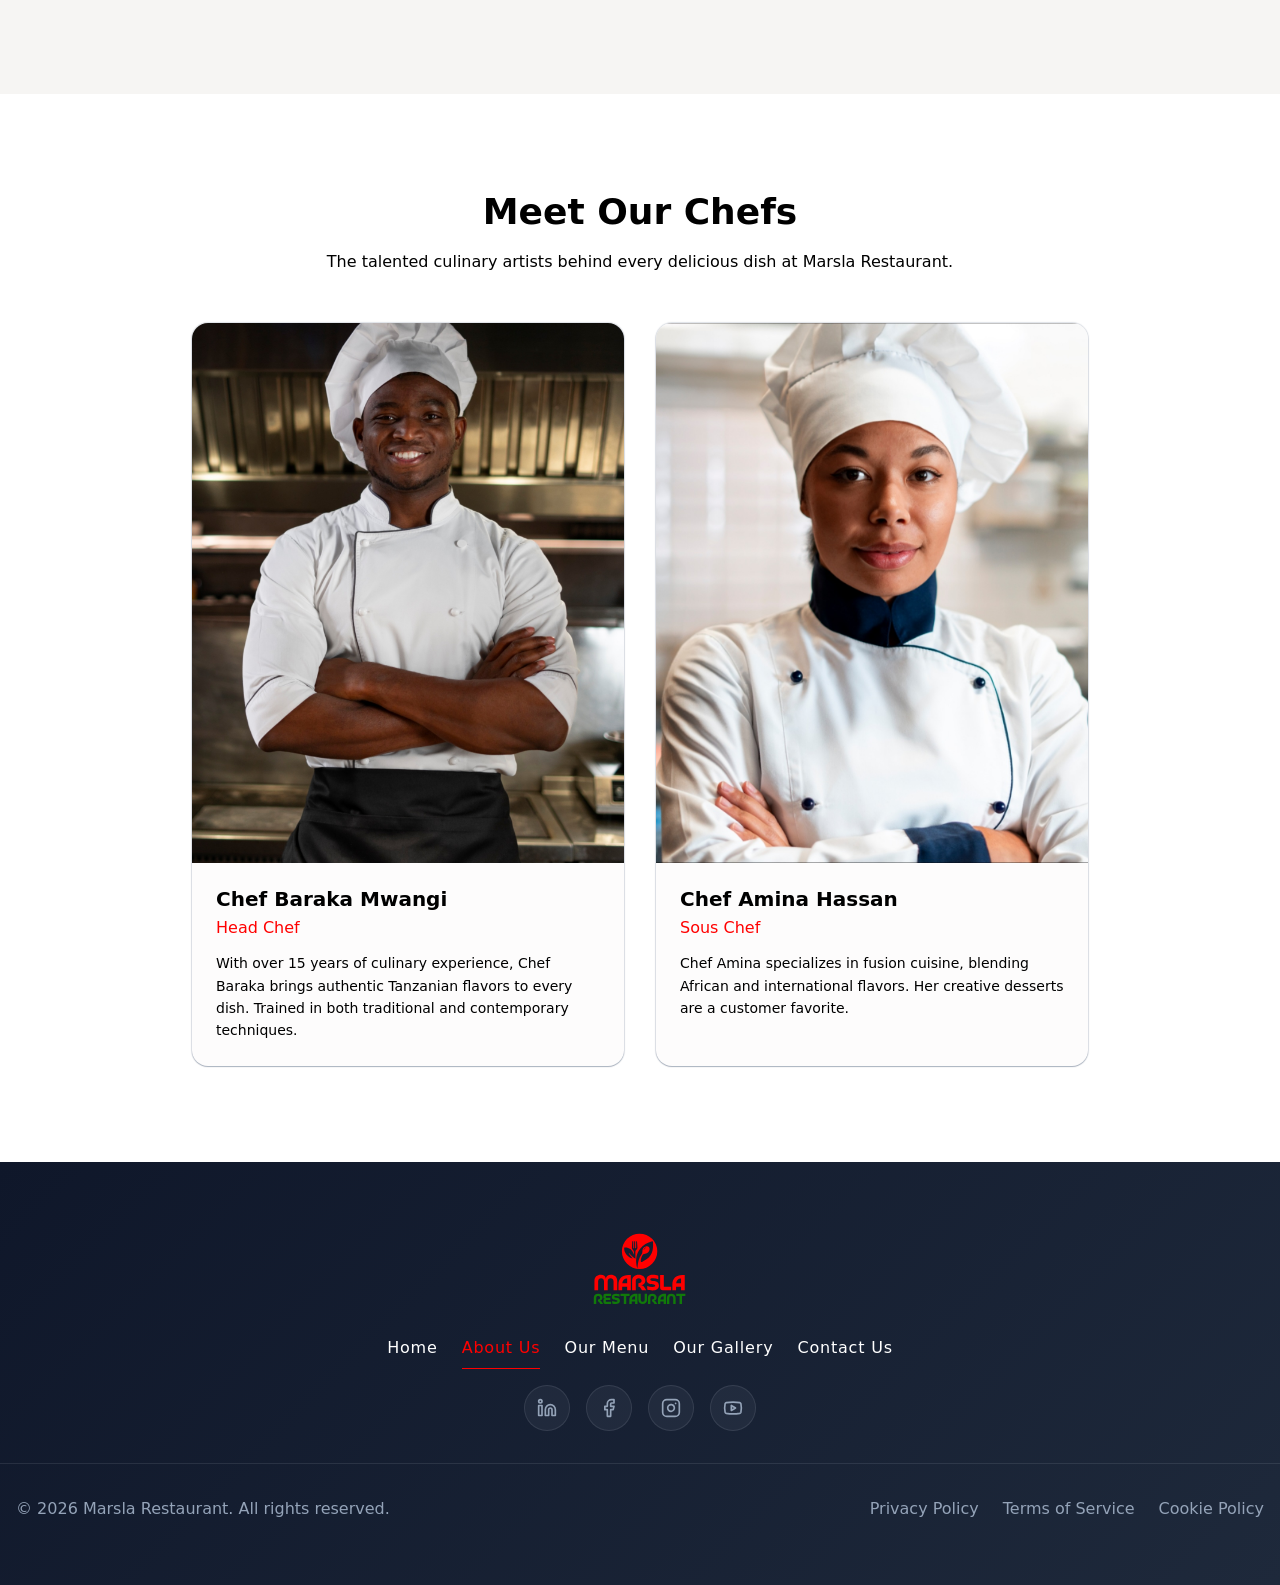
==== commit 1cfce113: "Re-uloaded file changes" ====
--- a/about.html
+++ b/about.html
@@ -210,9 +210,9 @@
         <div class="footer-links">
             <a href="index.html" class="nav-link footer-link">Home</a>
             <a href="about.html" class="nav-link footer-link">About Us</a>
-            <a href="services.html" class="nav-link footer-link">Our Services</a>
             <a href="menu.html" class="nav-link footer-link">Our Menu</a>
-            <a href="contacts.html" class="nav-link footer-link">Contact Us</a>
+            <a href="gallery.html" class="nav-link footer-link">Our Gallery</a>
+            <a href="contact.html" class="nav-link footer-link">Contact Us</a>
         </div>
  
             <div class="social-section">
@@ -254,7 +254,7 @@
         </div>
     </footer>
 
-      <div id="cart-overlay" class="cart-overlay"></div>
+  <div id="cart-overlay" class="cart-overlay"></div>
   <aside id="cart-sidebar" class="cart-sidebar">
     <div class="cart-header">
       <h2 class="cart-title">Your Cart</h2>
--- a/main.css
+++ b/main.css
@@ -1,1264 +1,1264 @@
-*, *::before, *::after {
-  box-sizing: border-box;
-  margin: 0;
-  padding: 0;
-}
-
-html {
-  scroll-behavior: smooth;
-}
-
-body {
-  font-family:var(--font);
-  background-color: var(--background);
-  color: var(--minor-color);
-  line-height: 1.6;
-  -webkit-font-smoothing: antialiased;
-  -moz-osx-font-smoothing: grayscale;
-  min-height: 100vh;
-  display: flex;
-  flex-direction: column;
-}
-
-@keyframes fadeUp {
-  from {
-    opacity: 0;
-    transform: translateY(30px);
-  }
-  to {
-    opacity: 1;
-    transform: translateY(0);
-  }
-}
-
-@keyframes fadeIn {
-  from {
-    opacity: 0;
-  }
-  to {
-    opacity: 1;
-  }
-}
-
-@keyframes scaleIn {
-  from {
-    transform: scale(0.95);
-    opacity: 0;
-  }
-  to {
-    transform: scale(1);
-    opacity: 1;
-  }
-}
-
-@keyframes slideInRight {
-  from {
-    transform: translateX(100%);
-    opacity: 0;
-  }
-  to {
-    transform: translateX(0);
-    opacity: 1;
-  }
-}
-
-@keyframes slideOutRight {
-  from {
-    transform: translateX(0);
-    opacity: 1;
-  }
-  to {
-    transform: translateX(100%);
-    opacity: 0;
-  }
-}
-
-@keyframes mobileMenuEnter {
-  from {
-    opacity: 0;
-    transform: translateY(-20px);
-  }
-  to {
-    opacity: 1;
-    transform: translateY(0);
-  }
-}
-
-.reveal {
-  opacity: 0;
-  transform: translateY(30px);
-  transition: all 0.8s cubic-bezier(0.16, 1, 0.3, 1);
-}
-
-.reveal.active {
-  opacity: 1;
-  transform: translateY(0);
-}
-
-.reveal-left {
-  opacity: 0;
-  transform: translateX(-50px);
-  transition: all 0.8s cubic-bezier(0.16, 1, 0.3, 1);
-}
-
-.reveal-left.active {
-  opacity: 1;
-  transform: translateX(0);
-}
-
-.reveal-right {
-  opacity: 0;
-  transform: translateX(50px);
-  transition: all 0.8s cubic-bezier(0.16, 1, 0.3, 1);
-}
-
-.reveal-right.active {
-  opacity: 1;
-  transform: translateX(0);
-}
-
-
-:root {
-    --background: white;
-    --font: system-ui, -apple-system, BlinkMacSystemFont, 'Segoe UI', Roboto, Oxygen, Ubuntu, Cantarell, 'Open Sans', 'Helvetica Neue', sans-serif;
-    --shadow-xl:rgba(0, 0, 0, 0.15) 0px 5px 15px 0px;
-    --shadow-card: 0 10px 40px -10px hsla(20, 20%, 15%, 0.15);
-    --shadow-cart: -10px 0 50px -10px hsla(20, 20%, 15%, 0.2);
-    --main-color:#ff0000;
-    --primary-color: #11790a;
-    --minor-color: black;
-    --destructive: hsl(0, 84.2%, 60.2%);
-    --destructive-foreground: hsl(0, 0%, 100%);
-    --border: hsl(30, 15%, 88%);
-    --input: hsl(30, 15%, 88%);
-    --outline: hsl(0, 85%, 50%);
-    --radius: 0.5rem;
-    --card: hsl(30, 20%, 99%);
-}
-
-h1, h2, h3, h4, h5, h6 {
-  font-family: var(--font);
-  line-height: 1.2;
-}
-
-a {
-  text-decoration: none;
-  color: inherit;
-}
-
-img {
-  max-width: 100%;
-  height: auto;
-  display: block;
-}
-
-button {
-  font-family: inherit;
-  cursor: pointer;
-  border: none;
-  background: none;
-}
-
-input, textarea, select {
-  font-family: inherit;
-  font-size: inherit;
-}
-
-.navbar {
-  position: fixed;
-  top: 0;
-  left: 0;
-  right: 0;
-  z-index: 50;
-  background-color: var(--background);
-  transition: all 0.3s ease;
-}
-
-.navbar.scrolled {
-  background-color:var(--background);
-  box-shadow: var(--shadow-xl);
-}
-
-.navbar-container {
-  display: flex;
-  align-items: center;
-  justify-content: space-between;
-  height: 80px;
-}
-
-.navbar-logo img {
-  height: 50px;
-  width: auto;
-}
-
-.navbar-links {
-  display: none;
-  align-items: center;
-  gap: 2rem;
-}
-
-@media (min-width: 1024px) {
-  .navbar-links {
-    display: flex;
-  }
-}
-
-.nav-link {
-  position: relative;
-  font-size: 1.05rem;
-  font-weight: 500;
-  text-transform: capitalize;
-  letter-spacing: 0.05em;
-  color: var(--minor-color);
-  padding: 0.5rem 0;
-  transition: color 0.3s ease;
-}
-
-.nav-link::after {
-  content: '';
-  position: absolute;
-  bottom: 0;
-  left: 0;
-  width: 100%;
-  height: 1px;
-  background-color: var(--main-color);
-  transform: scaleX(0);
-  transform-origin: right;
-  transition: transform 0.3s ease;
-}
-
-.nav-link:hover,
-.nav-link.active {
-  color: var(--main-color);
-}
-
-.nav-link:hover::after,
-.nav-link.active::after {
-  transform: scaleX(1);
-  transform-origin: left;
-}
-
-.navbar-actions {
-  display: none;
-  align-items: center;
-  gap: 1rem;
-}
-
-@media (min-width: 1024px) {
-  .navbar-actions {
-    display: flex;
-  }
-}
-
-.btn-primary {
-  display: inline-flex;
-  align-items: center;
-  justify-content: center;
-  gap: 0.5rem;
-  background-color: var(--main-color);
-  color: var(--background);
-  padding: 0.5rem 2rem;
-  border-radius: 5px;
-  font-weight: 600;
-  font-size: 1.05rem;
-  transition: 0.4s ease;
-}
-
-.btn-primary:hover {
-    background: #e20202;
-}
-
-.btn-primary:active {
-  transform: translateY(0);
-}
-
-.btn-primary:disabled {
-  opacity: 0.5;
-  cursor: not-allowed;
-  transform: none;
-}
-
-.btn-outline {
-  display: inline-flex;
-  align-items: center;
-  justify-content: center;
-  gap: 0.5rem;
-  border: 1px solid var(--main-color);
-  color: var(--main-color);
-  padding: 0.5rem 2rem;
-  border-radius: var(--radius);
-  font-weight: 600;
-  font-size: 1.05rem;
-  background: transparent;
-  transition: 0.4s ease;
-}
-
-.btn-outline:hover {
-  background-color: var(--main-color);
-  color: var(--background);
-  box-shadow: var(--shadow-medium);
-}
-
-.btn-outline:disabled {
-  opacity: 0.5;
-  cursor: not-allowed;
-}
-
-.cart-button {
-  color: var(--minor-color);
-  position: relative;
-  padding: 0.5rem;
-  border-radius: 50%;
-  transition: background-color 0.3s ease;
-}
-
-.cart-button:hover {
-  color: var(--main-color);
-}
-
-.cart-button svg {
-  width: 24px;
-  height: 24px;
-}
-
-.cart-badge {
-  position: absolute;
-  top: -4px;
-  right: -4px;
-  width: 20px;
-  height: 20px;
-  background-color: var(--main-color);
-  color: var(--background);
-  box-shadow: rgba(0, 0, 0, 0.1) 0px 1px 3px 0px, rgba(0, 0, 0, 0.06) 0px 1px 2px 0px;
-  font-size: 0.75rem;
-  font-weight: 700;
-  border-radius: 50%;
-  display: flex;
-  align-items: center;
-  justify-content: center;
-}
-
-.mobile-actions {
-  display: flex;
-  align-items: center;
-  gap: 0.75rem;
-}
-
-@media (min-width: 1024px) {
-  .mobile-actions {
-    display: none;
-  }
-}
-
-.mobile-cart-button {
-  position: relative;
-  padding: 0.5rem;
-  border-radius: 50%;
-  transition: background-color 0.3s ease;
-}
-
-.mobile-cart-button:hover {
-  background-color: var(--background);
-}
-
-.mobile-cart-button svg {
-  width: 20px;
-  height: 20px;
-  color: var(--minor-color);
-}
-
-.mobile-cart-badge {
-  position: absolute;
-  top: -4px;
-  right: -4px;
-  width: 16px;
-  height: 16px;
-  background-color: var(--main-color);
-  color: var(--background);
-  font-size: 0.625rem;
-  font-weight: 700;
-  border-radius: 50%;
-  display: flex;
-  align-items: center;
-  justify-content: center;
-}
-
-.hamburger {
-  display: flex;
-  flex-direction: column;
-  gap: 6px;
-  padding: 0.5rem;
-}
-
-.hamburger-line {
-  display: block;
-  width: 24px;
-  height: 2px;
-  background-color: var(--minor-color);
-  transition: all 0.3s ease;
-}
-
-.hamburger.active .hamburger-line:nth-child(1) {
-  transform: rotate(45deg) translate(4px, 7px);
-}
-
-.hamburger.active .hamburger-line:nth-child(2) {
-  opacity: 0;
-  transform: scaleX(0);
-}
-
-.hamburger.active .hamburger-line:nth-child(3) {
-  transform: rotate(-45deg) translate(4px, -7px);
-}
-
-.mobile-menu {
-  display: none;
-  padding: 0.8rem 0;
-  animation: mobileMenuEnter 0.4s cubic-bezier(0.16, 1, 0.3, 1) forwards;
-}
-
-.mobile-menu.open {
-  display: block;
-}
-
-@media (min-width: 1024px) {
-  .mobile-menu {
-    display: none !important;
-  }
-}
-
-.mobile-menu-links {
-  display: flex;
-  flex-direction: column;
-  gap: 0.5rem;
-}
-
-.mobile-menu-link {
-  display: block;
-  padding: 0.75rem 1rem;
-  font-size: 1rem;
-  font-weight: 500;
-  border-radius: var(--radius);
-  transition: all 0.3s ease;
-}
-
-.mobile-menu-link:hover {
-  background-color: rgba(223, 57, 57, 0.031);
-}
-
-.mobile-menu-link.active {
-  background-color: hsla(0, 85%, 50%, 0.1);
-  color: var(--primary);
-}
-
-.mobile-menu-footer {
-  margin-top: 1rem;
-  padding-top: 1rem;
-  border-top: 1px solid var(--border);
-}
-
-.cart-overlay {
-  position: fixed;
-  inset: 0;
-  background-color: hsla(20, 20%, 15%, 0.5);
-  z-index: 100;
-  opacity: 0;
-  visibility: hidden;
-  transition: all 0.3s ease;
-}
-
-.cart-overlay.open {
-  opacity: 1;
-  visibility: visible;
-}
-
-.cart-sidebar {
-  position: fixed;
-  top: 0;
-  right: 0;
-  bottom: 0;
-  width: 100%;
-  max-width: 400px;
-  background-color: var(--background);
-  box-shadow: var(--shadow-cart);
-  z-index: 101;
-  display: flex;
-  flex-direction: column;
-  transform: translateX(100%);
-  transition: transform 0.5s cubic-bezier(0.16, 1, 0.3, 1);
-}
-
-.cart-sidebar.open {
-  transform: translateX(0);
-}
-
-.cart-header {
-  display: flex;
-  align-items: center;
-  justify-content: space-between;
-  padding: 1.5rem;
-  border-bottom: 1px solid var(--border);
-}
-
-.cart-title {
-  font-size: 1.25rem;
-  font-weight: 700;
-  color: var(--minor-color);
-}
-
-.login-text {
-    color: var(--main-color);
-}
-
-.cart-close {
-  padding: 0.5rem;
-  border-radius: 50%;
-  transition: background-color 0.3s ease;
-}
-
-.cart-close:hover {
-  color: var(--main-color);
-}
-
-.cart-close svg {
-  width: 24px;
-  height: 24px;
-  color: var(--foreground);
-}
-
-.cart-items {
-  flex: 1;
-  overflow-y: auto;
-  padding: 1rem;
-}
-
-.cart-empty {
-  display: flex;
-  flex-direction: column;
-  align-items: center;
-  justify-content: center;
-  height: 100%;
-  text-align: center;
-  color: var(--minor-color);
-  opacity: 0.6;
-}
-
-.cart-empty svg {
-  width: 64px;
-  height: 64px;
-  margin-bottom: 1rem;
-  opacity: 0.5;
-}
-
-.cart-item {
-  display: flex;
-  gap: 0.5rem;
-  padding: 0.5rem;
-  border-radius: var(--radius);
-  background-color: var(--background);
-  margin-bottom: 0.75rem;
-  box-shadow: rgba(0, 0, 0, 0.12) 0px 1px 3px, rgba(0, 0, 0, 0.24) 0px 1px 2px;
-}
-
-.cart-item-image {
-  width: 75px;
-  height: 75px;
-  border-radius: var(--radius);
-  overflow: hidden;
-  flex-shrink: 0;
-}
-
-.cart-item-image img {
-  width: 100%;
-  height: 100%;
-  object-fit: cover;
-}
-
-.cart-item-details {
-  flex: 1;
-  display: flex;
-  flex-direction: column;
-}
-
-.cart-item-name {
-  font-weight: 600;
-  color: var(--minor-color);
-  font-size: 0.875rem;
-  margin-bottom: 0.25rem;
-}
-
-.cart-item-price {
-  color: var(--main-color);
-  font-weight: 600;
-  font-size: 0.875rem;
-  margin-bottom: 0.5rem;
-}
-
-.cart-item-controls {
-  display: flex;
-  align-items: center;
-  gap: 0.75rem;
-  margin-top: auto;
-}
-
-.cart-qty-btn {
-  width: 28px;
-  height: 28px;
-  border-radius: 50%;
-  background-color: var(--background);
-  display: flex;
-  align-items: center;
-  justify-content: center;
-  transition: all 0.3s ease;
-  box-shadow: rgba(0, 0, 0, 0.12) 0px 1px 3px, rgba(0, 0, 0, 0.24) 0px 1px 2px;
-}
-
-.cart-qty-btn:hover {
-  background-color: var(--main-color);
-  color: var(--background);
-}
-
-.cart-qty-btn svg {
-  width: 14px;
-  height: 14px;
-}
-
-.cart-qty {
-  font-weight: 600;
-  min-width: 24px;
-  text-align: center;
-}
-
-.cart-item-remove {
-  margin-left: auto;
-  padding: 0.25rem;
-  color: var(--muted-foreground);
-  transition: color 0.3s ease;
-}
-
-.cart-item-remove:hover {
-  color: var(--destructive);
-}
-
-.cart-item-remove svg {
-  width: 18px;
-  height: 18px;
-}
-
-.cart-footer {
-  padding: 1.2rem;
-  border-top: 1px solid var(--border);
-  background-color: var(--card);
-}
-
-.cart-total {
-  display: flex;
-  justify-content: space-between;
-  align-items: center;
-  margin-bottom: 1rem;
-}
-
-.cart-total-label {
-  font-weight: 600;
-  color: var(--foreground);
-}
-
-.cart-total-amount {
-  font-size: 1.25rem;
-  font-weight: 700;
-  color: var(--primary);
-}
-
-.cart-checkout {
-  width: 100%;
-  margin-bottom: 0.75rem;
-}
-
-.cart-clear {
-  width: 100%;
-  padding: 0.5rem;
-  color: var(--main-color);
-  border: 1px solid var(--main-color);
-  border-radius: var(--radius);
-  font-weight: 500;
-  font-size: 1rem;
-  transition: color 0.3s ease;
-}
-
-.cart-clear:hover {
-   box-shadow: rgba(0, 0, 0, 0.07) 0px 1px 1px, rgba(0, 0, 0, 0.07) 0px 2px 2px, rgba(0, 0, 0, 0.07) 0px 4px 4px, rgba(0, 0, 0, 0.07) 0px 8px 8px, rgba(0, 0, 0, 0.07) 0px 16px 16px;
-}
-
-.page-hero {
-  background-color: var(--background);
-  padding-top: 8rem;
-}
-
-.page-hero-content {
-  text-align: center;
-  max-width: 48rem;
-  margin: 0 auto;
-  padding-top: 2rem;
-}
-
-.page-hero-tagline {
-  display: inline-block;
-  color: var(--main-color);
-  font-weight: 500;
-  font-size: 1rem;
-  text-transform: uppercase;
-  letter-spacing: 0.1em;
-  margin-bottom: 1rem;
-}
-
-.page-hero-title {
-  font-size: 2.5rem;
-  font-weight: 700;
-  color: var(--minor-color);
-  margin-bottom: 1.5rem;
-}
-
-.story-content .btn-primary {
-    flex-direction: column;
-    width: 100%;
-  }
-
-@media (min-width: 768px) {
-  .page-hero-title {
-    font-size: 3rem;
-  }
-}
-
-@media (min-width: 1024px) {
-  .page-hero-title {
-    font-size: 3.75rem;
-  }
-
-  .story-content .btn-primary {
-    width: fit-content;
-  }
-}
-
-.page-hero-description {
-  font-size: 1.125rem;
-  color: var(--muted-foreground);
-  line-height: 1.8;
-}
-
-/* Landing Page Styles */
-
-.container-custom {
-  max-width: 1280px;
-  margin: 0 auto;
-  padding: 0 1rem;
-}
-
-@media (min-width: 640px) {
-  .container-custom {
-    padding: 0 1.5rem;
-  }
-}
-
-@media (min-width: 1024px) {
-  .container-custom {
-    padding: 0 2rem;
-  }
-}
-
-.section-padding {
-  padding: 4rem 0;
-}
-
-@media (min-width: 768px) {
-  .section-padding {
-    padding: 6rem 0;
-  }
-}
-
-.hero {
-  min-height: calc(100vh - 8rem);
-  display: flex;
-  align-items: center;
-  padding-top: 6rem;
-}
-
-.hero-grid {
-  display: grid;
-  gap: 3rem;
-  align-items: center;
-}
-
-@media (min-width: 1024px) {
-  .hero-grid {
-    grid-template-columns: 1fr 1fr;
-    gap: 4rem;
-  }
-}
-
-.hero-content {
-  order: 2;
-}
-
-@media (min-width: 1024px) {
-  .hero-content {
-    order: 1;
-  }
-}
-
-.hero-tagline {
-  display: inline-block;
-  color: var(--main-color);
-  font-weight: 500;
-  font-size: 0.875rem;
-  text-transform: uppercase;
-  letter-spacing: 0.1em;
-  margin-bottom: 1rem;
-  opacity: 0;
-  animation: fadeUp 0.6s ease-out forwards;
-}
-
-.hero-title {
-  font-size: 2.5rem;
-  font-weight: 700;
-  color: var(--foreground);
-  margin-bottom: 1.5rem;
-  opacity: 0;
-  animation: fadeUp 0.6s ease-out 0.1s forwards;
-}
-
-@media (min-width: 640px) {
-  .hero-title {
-    font-size: 3rem;
-  }
-}
-
-@media (min-width: 1024px) {
-  .hero-title {
-    font-size: 3.75rem;
-  }
-}
-
-.hero-title span {
-  color: var(--primary);
-}
-
-.hero-description {
-  font-size: 1.15rem;
-  color: var(--minor-color);
-  line-height: 1.8;
-  margin-bottom: 2rem;
-  max-width: 32rem;
-  opacity: 0;
-  animation: fadeUp 0.6s ease-out 0.2s forwards;
-}
-
-.hero-buttons {
-  display: flex;
-  flex-direction: column;
-  gap: 1rem;
-  opacity: 0;
-  animation: fadeUp 0.6s ease-out 0.3s forwards;
-}
-
-@media (min-width: 640px) {
-  .hero-buttons {
-    flex-direction: row;
-  }
-}
-
-.hero-image-container {
-  order: 1;
-}
-
-@media (min-width: 1024px) {
-  .hero-image-container {
-    order: 2;
-  }
-}
-
-.hero-carousel {
-  position: relative;
-  aspect-ratio: 3.2/3;
-  border-radius: 1rem;
-  overflow: hidden;
-  box-shadow: var(--shadow-card);
-}
-
-.hero-carousel img {
-  position: absolute;
-  inset: 0;
-  width: 100%;
-  height: 100%;
-  object-fit: cover;
-  opacity: 0;
-  transition: opacity 1s ease;
-}
-
-.hero-carousel img.active {
-  opacity: 1;
-}
-
-.carousel-dots {
-  position: absolute;
-  bottom: 1rem;
-  left: 50%;
-  transform: translateX(-50%);
-  display: flex;
-  gap: 0.5rem;
-}
-
-.carousel-dot {
-  width: 8px;
-  height: 8px;
-  border-radius: 9999px;
-  background-color: #ff0000;
-  transition: all 0.3s ease;
-  cursor: pointer;
-}
-
-.carousel-dot.active {
-  width: 24px;
-  background-color: #ff0000;
-}
-
-.carousel-dot:hover {
-  background-color: var(--background);
-}
-
-.features {
-  background-color: hsla(30, 15%, 92%, 0.5);
-}
-
-.features-header {
-  text-align: center;
-  margin-bottom: 3rem;
-}
-
-.features-title {
-  font-size: 1.875rem;
-  font-weight: 700;
-  color: var(--minor-color);
-  margin-bottom: 1rem;
-}
-
-@media (min-width: 768px) {
-  .features-title {
-    font-size: 2.25rem;
-  }
-}
-
-.features-subtitle {
-  color: var(--minor-color);
-  max-width: 42rem;
-  margin: 0 auto;
-}
-
-.features-grid {
-  display: grid;
-  gap: 2rem;
-}
-
-@media (min-width: 768px) {
-  .features-grid {
-    grid-template-columns: repeat(3, 1fr);
-  }
-}
-
-.feature-card {
-  background-color: var(--card);
-  border-radius: 1rem;
-  padding: 2rem;
-  text-align: center;
-  transition: all 0.5s ease;
-}
-
-.feature-card:hover {
-  box-shadow: var(--shadow-xl);
-  transform: translateY(-8px);
-}
-
-.feature-icon {
-  width: 64px;
-  height: 64px;
-  background-color: hsla(0, 85%, 50%, 0.1);
-  border-radius: 1rem;
-  display: flex;
-  align-items: center;
-  justify-content: center;
-  margin: 0 auto 1.5rem;
-}
-
-.feature-icon svg {
-  width: 32px;
-  height: 32px;
-  color: var(--main-color);
-}
-
-.feature-title {
-  font-size: 1.25rem;
-  font-weight: 600;
-  color: var(--minor-color);
-  margin-bottom: 0.75rem;
-}
-
-.feature-description {
-  color: var(--minor-color);
-  font-size: 0.875rem;
-  line-height: 1.6;
-}
-
-.cta {
-  background: var(--background);
-}
-
-.cta-content {
-  text-align: center;
-}
-
-.cta-title {
-  font-size: 1.875rem;
-  font-weight: 700;
-  color: var(--primary-foreground);
-  margin-bottom: 1rem;
-}
-
-@media (min-width: 768px) {
-  .cta-title {
-    font-size: 2.25rem;
-  }
-}
-
-.cta-description {
-  color: var(--main-color);
-  max-width: 42rem;
-  font-size: 1.05rem;
-  margin: 0 auto 2rem;
-}
-
-.cta-buttons {
-  display: flex;
-  flex-direction: column;
-  gap: 1rem;
-  justify-content: center;
-}
-
-@media (min-width: 640px) {
-  .cta-buttons {
-    flex-direction: row;
-  }
-}
-
-.cta-btn-light {
-  display: inline-flex;
-  align-items: center;
-  justify-content: center;
-  gap: 0.5rem;
-  background-color: var(--main-color);
-  color: var(--background);
-  padding: 0.5rem 2rem;
-  border-radius: var(--radius);
-  font-weight: 600;
-  transition: all 0.3s ease;
-}
-
-.cta-btn-light:hover {
-  box-shadow: var(--shadow-medium);
-  transform: translateY(-2px);
-}
-
-.cta-btn-outline {
-  display: inline-flex;
-  align-items: center;
-  justify-content: center;
-  gap: 0.5rem;
-  border: 1px solid var(--main-color);
-  color: var(--main-color);
-  padding: 0.5rem 2rem;
-  border-radius: var(--radius);
-  font-weight: 600;
-  background: transparent;
-  transition: all 0.3s ease;
-}
-
-.cta-btn-outline:hover {
-  background-color: var(--main-color);
-  color: var(--background);
-}
-
-/* Footer Styles*/ 
-
-.footer {
-    width: 100%;
-    background: linear-gradient(135deg, #0f172a 0%, #1e293b 100%);
-    color: #e2e8f0;
-    padding: 4rem 0;
-}
-
-.footer-logo {
-  display: flex;
-  gap: 5px;
-  align-items: center;
-  justify-content: center;
-  margin-bottom: 1rem;
-}
-
-.footer-logo-text {
-  font-size: 2rem;
-  font-weight: 900;
-}
-
-.footer-container {
-    max-width: 1200px;
-    margin: 0 auto;
-}
-
-.footer-links {
-  display: flex;
-  width: 100%;
-  align-items: center;
-  justify-content: center;
-  gap: 1.5rem;
-  margin-bottom: 1rem;
-}
-
-.footer-link {
-  color: var(--background);
-  font-size: 1rem;
-}
-
-.social-section {
-    display: flex;
-    justify-content: center;
-    align-items: center;
-    gap: 1rem;
-    margin-bottom: 2rem;
-    padding-bottom: 2rem;
-    border-bottom: 1px solid rgba(226, 232, 240, 0.1);
-}
-
-.social-link {
-    display: flex;
-    align-items: center;
-    justify-content: center;
-    padding: 0.75rem;
-    border-radius: 50%;
-    background: rgba(226, 232, 240, 0.05);
-    border: 1px solid rgba(226, 232, 240, 0.1);
-    color: #94a3b8;
-    text-decoration: none;
-    transition: all 0.3s ease;
-}
-
-.social-link:hover {
-    transform: scale(1.1);
-    background: rgba(226, 232, 240, 0.1);
-}
-
-.social-link svg {
-    transition: transform 0.3s ease;
-}
-
-.social-link:hover svg {
-    transform: rotate(6deg);
-}
-
-.social-link.linkedin:hover {
-    color: #0077B5;
-}
-
-.social-link.github:hover {
-    color: #6e5494;
-}
-
-.social-link.facebook:hover {
-    color: #1877F2;
-}
-
-.social-link.instagram:hover {
-    color: #E4405F;
-}
-
-.social-link.youtube:hover {
-    color: #FF0000;
-}
-
-.footer-bottom {
-    display: flex;
-    flex-direction: column;
-    align-items: center;
-    gap: 1rem;
-    padding: 0 1rem;
-}
-
-@media (min-width: 768px) {
-    .footer-bottom {
-        flex-direction: row;
-        justify-content: space-between;
-    }
-}
-
-.copyright {
-    color: #94a3b8;
-    font-size: 1rem;
-}
-
-.footer-bottom-nav {
-    display: flex;
-    gap: 1.5rem;
-    font-size: 1rem;
-}
-
-.footer-bottom-link {
-    color: #94a3b8;
-    text-decoration: none;
-    transition: color 0.3s ease;
-}
-
-.footer-bottom-link:hover {
-    color: #e2e8f0;
-}
-
-.footer {
-    opacity: 0;
-    transform: scale(0.95);
-    transition: opacity 0.8s ease-out, transform 0.8s ease-out;
-}
-
-.footer.visible {
-    opacity: 1;
-    transform: scale(1);
-}
-
-.footer-logo,
-.footer-links,
-.social-section,
-.footer-bottom {
-    opacity: 0;
-    transform: translateY(30px);
-    transition: opacity 0.6s ease-out, transform 0.6s ease-out;
-}
-
-.footer.visible .footer-logo {
-    opacity: 1;
-    transform: translateY(0);
-    transition-delay: 0.1s;
-}
-
-.footer.visible .footer-links {
-    opacity: 1;
-    transform: translateY(0);
-    transition-delay: 0.3s;
-}
-
-.footer.visible .social-section {
-    opacity: 1;
-    transform: translateY(0);
-    transition-delay: 0.5s;
-}
-
-.footer.visible .footer-bottom {
-    opacity: 1;
-    transform: translateY(0);
-    transition-delay: 0.7s;
-}
-
+*, *::before, *::after {
+  box-sizing: border-box;
+  margin: 0;
+  padding: 0;
+}
+
+html {
+  scroll-behavior: smooth;
+}
+
+body {
+  font-family:var(--font);
+  background-color: var(--background);
+  color: var(--minor-color);
+  line-height: 1.6;
+  -webkit-font-smoothing: antialiased;
+  -moz-osx-font-smoothing: grayscale;
+  min-height: 100vh;
+  display: flex;
+  flex-direction: column;
+}
+
+@keyframes fadeUp {
+  from {
+    opacity: 0;
+    transform: translateY(30px);
+  }
+  to {
+    opacity: 1;
+    transform: translateY(0);
+  }
+}
+
+@keyframes fadeIn {
+  from {
+    opacity: 0;
+  }
+  to {
+    opacity: 1;
+  }
+}
+
+@keyframes scaleIn {
+  from {
+    transform: scale(0.95);
+    opacity: 0;
+  }
+  to {
+    transform: scale(1);
+    opacity: 1;
+  }
+}
+
+@keyframes slideInRight {
+  from {
+    transform: translateX(100%);
+    opacity: 0;
+  }
+  to {
+    transform: translateX(0);
+    opacity: 1;
+  }
+}
+
+@keyframes slideOutRight {
+  from {
+    transform: translateX(0);
+    opacity: 1;
+  }
+  to {
+    transform: translateX(100%);
+    opacity: 0;
+  }
+}
+
+@keyframes mobileMenuEnter {
+  from {
+    opacity: 0;
+    transform: translateY(-20px);
+  }
+  to {
+    opacity: 1;
+    transform: translateY(0);
+  }
+}
+
+.reveal {
+  opacity: 0;
+  transform: translateY(30px);
+  transition: all 0.8s cubic-bezier(0.16, 1, 0.3, 1);
+}
+
+.reveal.active {
+  opacity: 1;
+  transform: translateY(0);
+}
+
+.reveal-left {
+  opacity: 0;
+  transform: translateX(-50px);
+  transition: all 0.8s cubic-bezier(0.16, 1, 0.3, 1);
+}
+
+.reveal-left.active {
+  opacity: 1;
+  transform: translateX(0);
+}
+
+.reveal-right {
+  opacity: 0;
+  transform: translateX(50px);
+  transition: all 0.8s cubic-bezier(0.16, 1, 0.3, 1);
+}
+
+.reveal-right.active {
+  opacity: 1;
+  transform: translateX(0);
+}
+
+
+:root {
+    --background: white;
+    --font: system-ui, -apple-system, BlinkMacSystemFont, 'Segoe UI', Roboto, Oxygen, Ubuntu, Cantarell, 'Open Sans', 'Helvetica Neue', sans-serif;
+    --shadow-xl:rgba(0, 0, 0, 0.15) 0px 5px 15px 0px;
+    --shadow-card: 0 10px 40px -10px hsla(20, 20%, 15%, 0.15);
+    --shadow-cart: -10px 0 50px -10px hsla(20, 20%, 15%, 0.2);
+    --main-color:#ff0000;
+    --primary-color: #11790a;
+    --minor-color: black;
+    --destructive: hsl(0, 84.2%, 60.2%);
+    --destructive-foreground: hsl(0, 0%, 100%);
+    --border: hsl(30, 15%, 88%);
+    --input: hsl(30, 15%, 88%);
+    --outline: hsl(0, 85%, 50%);
+    --radius: 0.5rem;
+    --card: hsl(30, 20%, 99%);
+}
+
+h1, h2, h3, h4, h5, h6 {
+  font-family: var(--font);
+  line-height: 1.2;
+}
+
+a {
+  text-decoration: none;
+  color: inherit;
+}
+
+img {
+  max-width: 100%;
+  height: auto;
+  display: block;
+}
+
+button {
+  font-family: inherit;
+  cursor: pointer;
+  border: none;
+  background: none;
+}
+
+input, textarea, select {
+  font-family: inherit;
+  font-size: inherit;
+}
+
+.navbar {
+  position: fixed;
+  top: 0;
+  left: 0;
+  right: 0;
+  z-index: 50;
+  background-color: var(--background);
+  transition: all 0.3s ease;
+}
+
+.navbar.scrolled {
+  background-color:var(--background);
+  box-shadow: var(--shadow-xl);
+}
+
+.navbar-container {
+  display: flex;
+  align-items: center;
+  justify-content: space-between;
+  height: 80px;
+}
+
+.navbar-logo img {
+  height: 50px;
+  width: auto;
+}
+
+.navbar-links {
+  display: none;
+  align-items: center;
+  gap: 2rem;
+}
+
+@media (min-width: 1024px) {
+  .navbar-links {
+    display: flex;
+  }
+}
+
+.nav-link {
+  position: relative;
+  font-size: 1.05rem;
+  font-weight: 500;
+  text-transform: capitalize;
+  letter-spacing: 0.05em;
+  color: var(--minor-color);
+  padding: 0.5rem 0;
+  transition: color 0.3s ease;
+}
+
+.nav-link::after {
+  content: '';
+  position: absolute;
+  bottom: 0;
+  left: 0;
+  width: 100%;
+  height: 1px;
+  background-color: var(--main-color);
+  transform: scaleX(0);
+  transform-origin: right;
+  transition: transform 0.3s ease;
+}
+
+.nav-link:hover,
+.nav-link.active {
+  color: var(--main-color);
+}
+
+.nav-link:hover::after,
+.nav-link.active::after {
+  transform: scaleX(1);
+  transform-origin: left;
+}
+
+.navbar-actions {
+  display: none;
+  align-items: center;
+  gap: 1rem;
+}
+
+@media (min-width: 1024px) {
+  .navbar-actions {
+    display: flex;
+  }
+}
+
+.btn-primary {
+  display: inline-flex;
+  align-items: center;
+  justify-content: center;
+  gap: 0.5rem;
+  background-color: var(--main-color);
+  color: var(--background);
+  padding: 0.5rem 2rem;
+  border-radius: 5px;
+  font-weight: 600;
+  font-size: 1.05rem;
+  transition: 0.4s ease;
+}
+
+.btn-primary:hover {
+    background: #e20202;
+}
+
+.btn-primary:active {
+  transform: translateY(0);
+}
+
+.btn-primary:disabled {
+  opacity: 0.5;
+  cursor: not-allowed;
+  transform: none;
+}
+
+.btn-outline {
+  display: inline-flex;
+  align-items: center;
+  justify-content: center;
+  gap: 0.5rem;
+  border: 1px solid var(--main-color);
+  color: var(--main-color);
+  padding: 0.5rem 2rem;
+  border-radius: var(--radius);
+  font-weight: 600;
+  font-size: 1.05rem;
+  background: transparent;
+  transition: 0.4s ease;
+}
+
+.btn-outline:hover {
+  background-color: var(--main-color);
+  color: var(--background);
+  box-shadow: var(--shadow-medium);
+}
+
+.btn-outline:disabled {
+  opacity: 0.5;
+  cursor: not-allowed;
+}
+
+.cart-button {
+  color: var(--minor-color);
+  position: relative;
+  padding: 0.5rem;
+  border-radius: 50%;
+  transition: background-color 0.3s ease;
+}
+
+.cart-button:hover {
+  color: var(--main-color);
+}
+
+.cart-button svg {
+  width: 24px;
+  height: 24px;
+}
+
+.cart-badge {
+  position: absolute;
+  top: -4px;
+  right: -4px;
+  width: 20px;
+  height: 20px;
+  background-color: var(--main-color);
+  color: var(--background);
+  box-shadow: rgba(0, 0, 0, 0.1) 0px 1px 3px 0px, rgba(0, 0, 0, 0.06) 0px 1px 2px 0px;
+  font-size: 0.75rem;
+  font-weight: 700;
+  border-radius: 50%;
+  display: flex;
+  align-items: center;
+  justify-content: center;
+}
+
+.mobile-actions {
+  display: flex;
+  align-items: center;
+  gap: 0.75rem;
+}
+
+@media (min-width: 1024px) {
+  .mobile-actions {
+    display: none;
+  }
+}
+
+.mobile-cart-button {
+  position: relative;
+  padding: 0.5rem;
+  border-radius: 50%;
+  transition: background-color 0.3s ease;
+}
+
+.mobile-cart-button:hover {
+  background-color: var(--background);
+}
+
+.mobile-cart-button svg {
+  width: 20px;
+  height: 20px;
+  color: var(--minor-color);
+}
+
+.mobile-cart-badge {
+  position: absolute;
+  top: -4px;
+  right: -4px;
+  width: 16px;
+  height: 16px;
+  background-color: var(--main-color);
+  color: var(--background);
+  font-size: 0.625rem;
+  font-weight: 700;
+  border-radius: 50%;
+  display: flex;
+  align-items: center;
+  justify-content: center;
+}
+
+.hamburger {
+  display: flex;
+  flex-direction: column;
+  gap: 6px;
+  padding: 0.5rem;
+}
+
+.hamburger-line {
+  display: block;
+  width: 24px;
+  height: 2px;
+  background-color: var(--minor-color);
+  transition: all 0.3s ease;
+}
+
+.hamburger.active .hamburger-line:nth-child(1) {
+  transform: rotate(45deg) translate(4px, 7px);
+}
+
+.hamburger.active .hamburger-line:nth-child(2) {
+  opacity: 0;
+  transform: scaleX(0);
+}
+
+.hamburger.active .hamburger-line:nth-child(3) {
+  transform: rotate(-45deg) translate(4px, -7px);
+}
+
+.mobile-menu {
+  display: none;
+  padding: 0.8rem 0;
+  animation: mobileMenuEnter 0.4s cubic-bezier(0.16, 1, 0.3, 1) forwards;
+}
+
+.mobile-menu.open {
+  display: block;
+}
+
+@media (min-width: 1024px) {
+  .mobile-menu {
+    display: none !important;
+  }
+}
+
+.mobile-menu-links {
+  display: flex;
+  flex-direction: column;
+  gap: 0.5rem;
+}
+
+.mobile-menu-link {
+  display: block;
+  padding: 0.75rem 1rem;
+  font-size: 1rem;
+  font-weight: 500;
+  border-radius: var(--radius);
+  transition: all 0.3s ease;
+}
+
+.mobile-menu-link:hover {
+  background-color: rgba(223, 57, 57, 0.031);
+}
+
+.mobile-menu-link.active {
+  background-color: hsla(0, 85%, 50%, 0.1);
+  color: var(--primary);
+}
+
+.mobile-menu-footer {
+  margin-top: 1rem;
+  padding-top: 1rem;
+  border-top: 1px solid var(--border);
+}
+
+.cart-overlay {
+  position: fixed;
+  inset: 0;
+  background-color: hsla(20, 20%, 15%, 0.5);
+  z-index: 100;
+  opacity: 0;
+  visibility: hidden;
+  transition: all 0.3s ease;
+}
+
+.cart-overlay.open {
+  opacity: 1;
+  visibility: visible;
+}
+
+.cart-sidebar {
+  position: fixed;
+  top: 0;
+  right: 0;
+  bottom: 0;
+  width: 100%;
+  max-width: 400px;
+  background-color: var(--background);
+  box-shadow: var(--shadow-cart);
+  z-index: 101;
+  display: flex;
+  flex-direction: column;
+  transform: translateX(100%);
+  transition: transform 0.5s cubic-bezier(0.16, 1, 0.3, 1);
+}
+
+.cart-sidebar.open {
+  transform: translateX(0);
+}
+
+.cart-header {
+  display: flex;
+  align-items: center;
+  justify-content: space-between;
+  padding: 1.5rem;
+  border-bottom: 1px solid var(--border);
+}
+
+.cart-title {
+  font-size: 1.25rem;
+  font-weight: 700;
+  color: var(--minor-color);
+}
+
+.login-text {
+    color: var(--main-color);
+}
+
+.cart-close {
+  padding: 0.5rem;
+  border-radius: 50%;
+  transition: background-color 0.3s ease;
+}
+
+.cart-close:hover {
+  color: var(--main-color);
+}
+
+.cart-close svg {
+  width: 24px;
+  height: 24px;
+  color: var(--foreground);
+}
+
+.cart-items {
+  flex: 1;
+  overflow-y: auto;
+  padding: 1rem;
+}
+
+.cart-empty {
+  display: flex;
+  flex-direction: column;
+  align-items: center;
+  justify-content: center;
+  height: 100%;
+  text-align: center;
+  color: var(--minor-color);
+  opacity: 0.6;
+}
+
+.cart-empty svg {
+  width: 64px;
+  height: 64px;
+  margin-bottom: 1rem;
+  opacity: 0.5;
+}
+
+.cart-item {
+  display: flex;
+  gap: 0.5rem;
+  padding: 0.5rem;
+  border-radius: var(--radius);
+  background-color: var(--background);
+  margin-bottom: 0.75rem;
+  box-shadow: rgba(0, 0, 0, 0.12) 0px 1px 3px, rgba(0, 0, 0, 0.24) 0px 1px 2px;
+}
+
+.cart-item-image {
+  width: 75px;
+  height: 75px;
+  border-radius: var(--radius);
+  overflow: hidden;
+  flex-shrink: 0;
+}
+
+.cart-item-image img {
+  width: 100%;
+  height: 100%;
+  object-fit: cover;
+}
+
+.cart-item-details {
+  flex: 1;
+  display: flex;
+  flex-direction: column;
+}
+
+.cart-item-name {
+  font-weight: 600;
+  color: var(--minor-color);
+  font-size: 0.875rem;
+  margin-bottom: 0.25rem;
+}
+
+.cart-item-price {
+  color: var(--main-color);
+  font-weight: 600;
+  font-size: 0.875rem;
+  margin-bottom: 0.5rem;
+}
+
+.cart-item-controls {
+  display: flex;
+  align-items: center;
+  gap: 0.75rem;
+  margin-top: auto;
+}
+
+.cart-qty-btn {
+  width: 28px;
+  height: 28px;
+  border-radius: 50%;
+  background-color: var(--background);
+  display: flex;
+  align-items: center;
+  justify-content: center;
+  transition: all 0.3s ease;
+  box-shadow: rgba(0, 0, 0, 0.12) 0px 1px 3px, rgba(0, 0, 0, 0.24) 0px 1px 2px;
+}
+
+.cart-qty-btn:hover {
+  background-color: var(--main-color);
+  color: var(--background);
+}
+
+.cart-qty-btn svg {
+  width: 14px;
+  height: 14px;
+}
+
+.cart-qty {
+  font-weight: 600;
+  min-width: 24px;
+  text-align: center;
+}
+
+.cart-item-remove {
+  margin-left: auto;
+  padding: 0.25rem;
+  color: var(--muted-foreground);
+  transition: color 0.3s ease;
+}
+
+.cart-item-remove:hover {
+  color: var(--destructive);
+}
+
+.cart-item-remove svg {
+  width: 18px;
+  height: 18px;
+}
+
+.cart-footer {
+  padding: 1.2rem;
+  border-top: 1px solid var(--border);
+  background-color: var(--card);
+}
+
+.cart-total {
+  display: flex;
+  justify-content: space-between;
+  align-items: center;
+  margin-bottom: 1rem;
+}
+
+.cart-total-label {
+  font-weight: 600;
+  color: var(--foreground);
+}
+
+.cart-total-amount {
+  font-size: 1.25rem;
+  font-weight: 700;
+  color: var(--primary);
+}
+
+.cart-checkout {
+  width: 100%;
+  margin-bottom: 0.75rem;
+}
+
+.cart-clear {
+  width: 100%;
+  padding: 0.5rem;
+  color: var(--main-color);
+  border: 1px solid var(--main-color);
+  border-radius: var(--radius);
+  font-weight: 500;
+  font-size: 1rem;
+  transition: color 0.3s ease;
+}
+
+.cart-clear:hover {
+   box-shadow: rgba(0, 0, 0, 0.07) 0px 1px 1px, rgba(0, 0, 0, 0.07) 0px 2px 2px, rgba(0, 0, 0, 0.07) 0px 4px 4px, rgba(0, 0, 0, 0.07) 0px 8px 8px, rgba(0, 0, 0, 0.07) 0px 16px 16px;
+}
+
+.page-hero {
+  background-color: var(--background);
+  padding-top: 8rem;
+}
+
+.page-hero-content {
+  text-align: center;
+  max-width: 48rem;
+  margin: 0 auto;
+  padding-top: 2rem;
+}
+
+.page-hero-tagline {
+  display: inline-block;
+  color: var(--main-color);
+  font-weight: 500;
+  font-size: 1rem;
+  text-transform: uppercase;
+  letter-spacing: 0.1em;
+  margin-bottom: 1rem;
+}
+
+.page-hero-title {
+  font-size: 2.5rem;
+  font-weight: 700;
+  color: var(--minor-color);
+  margin-bottom: 1.5rem;
+}
+
+.story-content .btn-primary {
+    flex-direction: column;
+    width: 100%;
+  }
+
+@media (min-width: 768px) {
+  .page-hero-title {
+    font-size: 3rem;
+  }
+}
+
+@media (min-width: 1024px) {
+  .page-hero-title {
+    font-size: 3.75rem;
+  }
+
+  .story-content .btn-primary {
+    width: fit-content;
+  }
+}
+
+.page-hero-description {
+  font-size: 1.125rem;
+  color: var(--muted-foreground);
+  line-height: 1.8;
+}
+
+/* Landing Page Styles */
+
+.container-custom {
+  max-width: 1280px;
+  margin: 0 auto;
+  padding: 0 1rem;
+}
+
+@media (min-width: 640px) {
+  .container-custom {
+    padding: 0 1.5rem;
+  }
+}
+
+@media (min-width: 1024px) {
+  .container-custom {
+    padding: 0 2rem;
+  }
+}
+
+.section-padding {
+  padding: 4rem 0;
+}
+
+@media (min-width: 768px) {
+  .section-padding {
+    padding: 6rem 0;
+  }
+}
+
+.hero {
+  min-height: calc(100vh - 8rem);
+  display: flex;
+  align-items: center;
+  padding-top: 6rem;
+}
+
+.hero-grid {
+  display: grid;
+  gap: 3rem;
+  align-items: center;
+}
+
+@media (min-width: 1024px) {
+  .hero-grid {
+    grid-template-columns: 1fr 1fr;
+    gap: 4rem;
+  }
+}
+
+.hero-content {
+  order: 2;
+}
+
+@media (min-width: 1024px) {
+  .hero-content {
+    order: 1;
+  }
+}
+
+.hero-tagline {
+  display: inline-block;
+  color: var(--main-color);
+  font-weight: 500;
+  font-size: 0.875rem;
+  text-transform: uppercase;
+  letter-spacing: 0.1em;
+  margin-bottom: 1rem;
+  opacity: 0;
+  animation: fadeUp 0.6s ease-out forwards;
+}
+
+.hero-title {
+  font-size: 2.5rem;
+  font-weight: 700;
+  color: var(--foreground);
+  margin-bottom: 1.5rem;
+  opacity: 0;
+  animation: fadeUp 0.6s ease-out 0.1s forwards;
+}
+
+@media (min-width: 640px) {
+  .hero-title {
+    font-size: 3rem;
+  }
+}
+
+@media (min-width: 1024px) {
+  .hero-title {
+    font-size: 3.75rem;
+  }
+}
+
+.hero-title span {
+  color: var(--primary);
+}
+
+.hero-description {
+  font-size: 1.15rem;
+  color: var(--minor-color);
+  line-height: 1.8;
+  margin-bottom: 2rem;
+  max-width: 32rem;
+  opacity: 0;
+  animation: fadeUp 0.6s ease-out 0.2s forwards;
+}
+
+.hero-buttons {
+  display: flex;
+  flex-direction: column;
+  gap: 1rem;
+  opacity: 0;
+  animation: fadeUp 0.6s ease-out 0.3s forwards;
+}
+
+@media (min-width: 640px) {
+  .hero-buttons {
+    flex-direction: row;
+  }
+}
+
+.hero-image-container {
+  order: 1;
+}
+
+@media (min-width: 1024px) {
+  .hero-image-container {
+    order: 2;
+  }
+}
+
+.hero-carousel {
+  position: relative;
+  aspect-ratio: 3.2/3;
+  border-radius: 1rem;
+  overflow: hidden;
+  box-shadow: var(--shadow-card);
+}
+
+.hero-carousel img {
+  position: absolute;
+  inset: 0;
+  width: 100%;
+  height: 100%;
+  object-fit: cover;
+  opacity: 0;
+  transition: opacity 1s ease;
+}
+
+.hero-carousel img.active {
+  opacity: 1;
+}
+
+.carousel-dots {
+  position: absolute;
+  bottom: 1rem;
+  left: 50%;
+  transform: translateX(-50%);
+  display: flex;
+  gap: 0.5rem;
+}
+
+.carousel-dot {
+  width: 8px;
+  height: 8px;
+  border-radius: 9999px;
+  background-color: #ff0000;
+  transition: all 0.3s ease;
+  cursor: pointer;
+}
+
+.carousel-dot.active {
+  width: 24px;
+  background-color: #ff0000;
+}
+
+.carousel-dot:hover {
+  background-color: var(--background);
+}
+
+.features {
+  background-color: hsla(30, 15%, 92%, 0.5);
+}
+
+.features-header {
+  text-align: center;
+  margin-bottom: 3rem;
+}
+
+.features-title {
+  font-size: 1.875rem;
+  font-weight: 700;
+  color: var(--minor-color);
+  margin-bottom: 1rem;
+}
+
+@media (min-width: 768px) {
+  .features-title {
+    font-size: 2.25rem;
+  }
+}
+
+.features-subtitle {
+  color: var(--minor-color);
+  max-width: 42rem;
+  margin: 0 auto;
+}
+
+.features-grid {
+  display: grid;
+  gap: 2rem;
+}
+
+@media (min-width: 768px) {
+  .features-grid {
+    grid-template-columns: repeat(3, 1fr);
+  }
+}
+
+.feature-card {
+  background-color: var(--card);
+  border-radius: 1rem;
+  padding: 2rem;
+  text-align: center;
+  transition: all 0.5s ease;
+}
+
+.feature-card:hover {
+  box-shadow: var(--shadow-xl);
+  transform: translateY(-8px);
+}
+
+.feature-icon {
+  width: 64px;
+  height: 64px;
+  background-color: hsla(0, 85%, 50%, 0.1);
+  border-radius: 1rem;
+  display: flex;
+  align-items: center;
+  justify-content: center;
+  margin: 0 auto 1.5rem;
+}
+
+.feature-icon svg {
+  width: 32px;
+  height: 32px;
+  color: var(--main-color);
+}
+
+.feature-title {
+  font-size: 1.25rem;
+  font-weight: 600;
+  color: var(--minor-color);
+  margin-bottom: 0.75rem;
+}
+
+.feature-description {
+  color: var(--minor-color);
+  font-size: 0.875rem;
+  line-height: 1.6;
+}
+
+.cta {
+  background: var(--background);
+}
+
+.cta-content {
+  text-align: center;
+}
+
+.cta-title {
+  font-size: 1.875rem;
+  font-weight: 700;
+  color: var(--primary-foreground);
+  margin-bottom: 1rem;
+}
+
+@media (min-width: 768px) {
+  .cta-title {
+    font-size: 2.25rem;
+  }
+}
+
+.cta-description {
+  color: var(--main-color);
+  max-width: 42rem;
+  font-size: 1.05rem;
+  margin: 0 auto 2rem;
+}
+
+.cta-buttons {
+  display: flex;
+  flex-direction: column;
+  gap: 1rem;
+  justify-content: center;
+}
+
+@media (min-width: 640px) {
+  .cta-buttons {
+    flex-direction: row;
+  }
+}
+
+.cta-btn-light {
+  display: inline-flex;
+  align-items: center;
+  justify-content: center;
+  gap: 0.5rem;
+  background-color: var(--main-color);
+  color: var(--background);
+  padding: 0.5rem 2rem;
+  border-radius: var(--radius);
+  font-weight: 600;
+  transition: all 0.3s ease;
+}
+
+.cta-btn-light:hover {
+  box-shadow: var(--shadow-medium);
+  transform: translateY(-2px);
+}
+
+.cta-btn-outline {
+  display: inline-flex;
+  align-items: center;
+  justify-content: center;
+  gap: 0.5rem;
+  border: 1px solid var(--main-color);
+  color: var(--main-color);
+  padding: 0.5rem 2rem;
+  border-radius: var(--radius);
+  font-weight: 600;
+  background: transparent;
+  transition: all 0.3s ease;
+}
+
+.cta-btn-outline:hover {
+  background-color: var(--main-color);
+  color: var(--background);
+}
+
+/* Footer Styles*/ 
+
+.footer {
+    width: 100%;
+    background: linear-gradient(135deg, #0f172a 0%, #1e293b 100%);
+    color: #e2e8f0;
+    padding: 4rem 0;
+}
+
+.footer-logo {
+  display: flex;
+  gap: 5px;
+  align-items: center;
+  justify-content: center;
+  margin-bottom: 1rem;
+}
+
+.footer-logo-text {
+  font-size: 2rem;
+  font-weight: 900;
+}
+
+.footer-container {
+    max-width: 1200px;
+    margin: 0 auto;
+}
+
+.footer-links {
+  display: flex;
+  width: 100%;
+  align-items: center;
+  justify-content: center;
+  gap: 1.5rem;
+  margin-bottom: 1rem;
+}
+
+.footer-link {
+  color: var(--background);
+  font-size: 1rem;
+}
+
+.social-section {
+    display: flex;
+    justify-content: center;
+    align-items: center;
+    gap: 1rem;
+    margin-bottom: 2rem;
+    padding-bottom: 2rem;
+    border-bottom: 1px solid rgba(226, 232, 240, 0.1);
+}
+
+.social-link {
+    display: flex;
+    align-items: center;
+    justify-content: center;
+    padding: 0.75rem;
+    border-radius: 50%;
+    background: rgba(226, 232, 240, 0.05);
+    border: 1px solid rgba(226, 232, 240, 0.1);
+    color: #94a3b8;
+    text-decoration: none;
+    transition: all 0.3s ease;
+}
+
+.social-link:hover {
+    transform: scale(1.1);
+    background: rgba(226, 232, 240, 0.1);
+}
+
+.social-link svg {
+    transition: transform 0.3s ease;
+}
+
+.social-link:hover svg {
+    transform: rotate(6deg);
+}
+
+.social-link.linkedin:hover {
+    color: #0077B5;
+}
+
+.social-link.github:hover {
+    color: #6e5494;
+}
+
+.social-link.facebook:hover {
+    color: #1877F2;
+}
+
+.social-link.instagram:hover {
+    color: #E4405F;
+}
+
+.social-link.youtube:hover {
+    color: #FF0000;
+}
+
+.footer-bottom {
+    display: flex;
+    flex-direction: column;
+    align-items: center;
+    gap: 1rem;
+    padding: 0 1rem;
+}
+
+@media (min-width: 768px) {
+    .footer-bottom {
+        flex-direction: row;
+        justify-content: space-between;
+    }
+}
+
+.copyright {
+    color: #94a3b8;
+    font-size: 1rem;
+}
+
+.footer-bottom-nav {
+    display: flex;
+    gap: 1.5rem;
+    font-size: 1rem;
+}
+
+.footer-bottom-link {
+    color: #94a3b8;
+    text-decoration: none;
+    transition: color 0.3s ease;
+}
+
+.footer-bottom-link:hover {
+    color: #e2e8f0;
+}
+
+.footer {
+    opacity: 0;
+    transform: scale(0.95);
+    transition: opacity 0.8s ease-out, transform 0.8s ease-out;
+}
+
+.footer.visible {
+    opacity: 1;
+    transform: scale(1);
+}
+
+.footer-logo,
+.footer-links,
+.social-section,
+.footer-bottom {
+    opacity: 0;
+    transform: translateY(30px);
+    transition: opacity 0.6s ease-out, transform 0.6s ease-out;
+}
+
+.footer.visible .footer-logo {
+    opacity: 1;
+    transform: translateY(0);
+    transition-delay: 0.1s;
+}
+
+.footer.visible .footer-links {
+    opacity: 1;
+    transform: translateY(0);
+    transition-delay: 0.3s;
+}
+
+.footer.visible .social-section {
+    opacity: 1;
+    transform: translateY(0);
+    transition-delay: 0.5s;
+}
+
+.footer.visible .footer-bottom {
+    opacity: 1;
+    transform: translateY(0);
+    transition-delay: 0.7s;
+}
+
--- a/about.css
+++ b/about.css
@@ -1,229 +1,229 @@
-.story-section {
-  display: grid;
-  gap: 3rem;
-  align-items: center;
-}
-
-@media (min-width: 1024px) {
-  .story-section {
-    grid-template-columns: 1fr 1fr;
-  }
-}
-
-.story-image-container {
-  position: relative;
-}
-
-.story-image {
-  border-radius: 1rem;
-  box-shadow: var(--shadow-card);
-  width: 100%;
-}
-
-
-@media (min-width: 768px) {
-  .story-badge {
-    display: block;
-  }
-}
-
-.story-content h2 {
-  font-size: 1.875rem;
-  font-weight: 700;
-  color: var(--foreground);
-  margin-bottom: 1.5rem;
-}
-
-@media (min-width: 768px) {
-  .story-content h2 {
-    font-size: 2.25rem;
-  }
-}
-
-.story-content p {
-  color: var(--muted-foreground);
-  line-height: 1.8;
-  margin-bottom: 1.5rem;
-}
-
-.values-section {
-  background-color: hsla(30, 15%, 92%, 0.5);
-}
-
-.values-header {
-  text-align: center;
-  margin-bottom: 3rem;
-}
-
-.values-title {
-  font-size: 1.875rem;
-  font-weight: 700;
-  color: var(--minor-color);
-}
-
-@media (min-width: 768px) {
-  .values-title {
-    font-size: 2.25rem;
-  }
-}
-
-.values-grid {
-  display: grid;
-  gap: 2rem;
-}
-
-@media (min-width: 768px) {
-  .values-grid {
-    grid-template-columns: repeat(3, 1fr);
-  }
-}
-
-.value-card {
-  background-color: var(--card);
-  border-radius: 1rem;
-  padding: 2rem;
-  text-align: center;
-  transition: all 0.5s ease;
-}
-
-.value-card:hover {
-  box-shadow: var(--shadow-xl);
-  transform: translateY(-8px);
-}
-
-.value-icon {
-  width: 64px;
-  height: 64px;
-  border-radius: 1rem;
-  display: flex;
-  align-items: center;
-  justify-content: center;
-  margin: 0 auto 1.5rem;
-}
-
-.value-icon.primary {
-  background-color: hsla(0, 85%, 50%, 0.1);
-}
-
-.value-icon.primary svg {
-  color: var(--main-color);
-}
-
-.value-icon.secondary {
-  background-color: hsla(120, 82%, 25%, 0.1);
-}
-
-.value-icon.secondary svg {
-  color: var(--primary-color);
-}
-
-.value-icon.accent {
-  background-color: hsla(35, 90%, 55%, 0.2);
-}
-
-.value-icon.accent svg {
-  color: var(--main-color);
-}
-
-.value-icon svg {
-  width: 32px;
-  height: 32px;
-}
-
-.value-title {
-  font-size: 1.25rem;
-  font-weight: 600;
-  color: var(--foreground);
-  margin-bottom: 0.75rem;
-}
-
-.value-description {
-  color: var(--minor-color);
-  font-size: 1rem;
-  line-height: 1.6;
-}
-
-.chefs-header {
-  text-align: center;
-  margin-bottom: 3rem;
-}
-
-.chefs-title {
-  font-size: 1.875rem;
-  font-weight: 700;
-  color: var(--foreground);
-  margin-bottom: 1rem;
-}
-
-@media (min-width: 768px) {
-  .chefs-title {
-    font-size: 2.25rem;
-  }
-}
-
-.chefs-subtitle {
-  color: var(--muted-foreground);
-  max-width: 42rem;
-  margin: 0 auto;
-}
-
-.chefs-grid {
-  display: grid;
-  gap: 2rem;
-  max-width: 56rem;
-  margin: 0 auto;
-}
-
-@media (min-width: 768px) {
-  .chefs-grid {
-    grid-template-columns: repeat(2, 1fr);
-  }
-}
-
-.chef-card {
-  background-color: var(--card);
-  border-radius: 1rem;
-  overflow: hidden;
-  transition: all 0.5s ease;
-  box-shadow: rgba(9, 30, 66, 0.25) 0px 1px 1px, rgba(9, 30, 66, 0.13) 0px 0px 1px 1px;
-}
-
-.chef-card:hover {
-  box-shadow: var(--shadow-xl);
-  transform: translateY(-8px);
-}
-
-.chef-image {
-  aspect-ratio: 4/5;
-  overflow: hidden;
-}
-
-.chef-image img {
-  width: 100%;
-  height: 100%;
-  object-fit: cover;
-}
-
-.chef-info {
-  padding: 1.5rem;
-}
-
-.chef-name {
-  font-size: 1.25rem;
-  font-weight: 600;
-  color: var(--minor-color);
-  margin-bottom: 0.25rem;
-}
-
-.chef-title {
-  color: var(--main-color);
-  font-weight: 500;
-  font-size: 1rem;
-  margin-bottom: 0.75rem;
-}
-
-.chef-bio {
-  color: var(--minor-color);
-  font-size: 0.875rem;
-  line-height: 1.6;
+.story-section {
+  display: grid;
+  gap: 3rem;
+  align-items: center;
+}
+
+@media (min-width: 1024px) {
+  .story-section {
+    grid-template-columns: 1fr 1fr;
+  }
+}
+
+.story-image-container {
+  position: relative;
+}
+
+.story-image {
+  border-radius: 1rem;
+  box-shadow: var(--shadow-card);
+  width: 100%;
+}
+
+
+@media (min-width: 768px) {
+  .story-badge {
+    display: block;
+  }
+}
+
+.story-content h2 {
+  font-size: 1.875rem;
+  font-weight: 700;
+  color: var(--foreground);
+  margin-bottom: 1.5rem;
+}
+
+@media (min-width: 768px) {
+  .story-content h2 {
+    font-size: 2.25rem;
+  }
+}
+
+.story-content p {
+  color: var(--muted-foreground);
+  line-height: 1.8;
+  margin-bottom: 1.5rem;
+}
+
+.values-section {
+  background-color: hsla(30, 15%, 92%, 0.5);
+}
+
+.values-header {
+  text-align: center;
+  margin-bottom: 3rem;
+}
+
+.values-title {
+  font-size: 1.875rem;
+  font-weight: 700;
+  color: var(--minor-color);
+}
+
+@media (min-width: 768px) {
+  .values-title {
+    font-size: 2.25rem;
+  }
+}
+
+.values-grid {
+  display: grid;
+  gap: 2rem;
+}
+
+@media (min-width: 768px) {
+  .values-grid {
+    grid-template-columns: repeat(3, 1fr);
+  }
+}
+
+.value-card {
+  background-color: var(--card);
+  border-radius: 1rem;
+  padding: 2rem;
+  text-align: center;
+  transition: all 0.5s ease;
+}
+
+.value-card:hover {
+  box-shadow: var(--shadow-xl);
+  transform: translateY(-8px);
+}
+
+.value-icon {
+  width: 64px;
+  height: 64px;
+  border-radius: 1rem;
+  display: flex;
+  align-items: center;
+  justify-content: center;
+  margin: 0 auto 1.5rem;
+}
+
+.value-icon.primary {
+  background-color: hsla(0, 85%, 50%, 0.1);
+}
+
+.value-icon.primary svg {
+  color: var(--main-color);
+}
+
+.value-icon.secondary {
+  background-color: hsla(120, 82%, 25%, 0.1);
+}
+
+.value-icon.secondary svg {
+  color: var(--primary-color);
+}
+
+.value-icon.accent {
+  background-color: hsla(35, 90%, 55%, 0.2);
+}
+
+.value-icon.accent svg {
+  color: var(--main-color);
+}
+
+.value-icon svg {
+  width: 32px;
+  height: 32px;
+}
+
+.value-title {
+  font-size: 1.25rem;
+  font-weight: 600;
+  color: var(--foreground);
+  margin-bottom: 0.75rem;
+}
+
+.value-description {
+  color: var(--minor-color);
+  font-size: 1rem;
+  line-height: 1.6;
+}
+
+.chefs-header {
+  text-align: center;
+  margin-bottom: 3rem;
+}
+
+.chefs-title {
+  font-size: 1.875rem;
+  font-weight: 700;
+  color: var(--foreground);
+  margin-bottom: 1rem;
+}
+
+@media (min-width: 768px) {
+  .chefs-title {
+    font-size: 2.25rem;
+  }
+}
+
+.chefs-subtitle {
+  color: var(--muted-foreground);
+  max-width: 42rem;
+  margin: 0 auto;
+}
+
+.chefs-grid {
+  display: grid;
+  gap: 2rem;
+  max-width: 56rem;
+  margin: 0 auto;
+}
+
+@media (min-width: 768px) {
+  .chefs-grid {
+    grid-template-columns: repeat(2, 1fr);
+  }
+}
+
+.chef-card {
+  background-color: var(--card);
+  border-radius: 1rem;
+  overflow: hidden;
+  transition: all 0.5s ease;
+  box-shadow: rgba(9, 30, 66, 0.25) 0px 1px 1px, rgba(9, 30, 66, 0.13) 0px 0px 1px 1px;
+}
+
+.chef-card:hover {
+  box-shadow: var(--shadow-xl);
+  transform: translateY(-8px);
+}
+
+.chef-image {
+  aspect-ratio: 4/5;
+  overflow: hidden;
+}
+
+.chef-image img {
+  width: 100%;
+  height: 100%;
+  object-fit: cover;
+}
+
+.chef-info {
+  padding: 1.5rem;
+}
+
+.chef-name {
+  font-size: 1.25rem;
+  font-weight: 600;
+  color: var(--minor-color);
+  margin-bottom: 0.25rem;
+}
+
+.chef-title {
+  color: var(--main-color);
+  font-weight: 500;
+  font-size: 1rem;
+  margin-bottom: 0.75rem;
+}
+
+.chef-bio {
+  color: var(--minor-color);
+  font-size: 0.875rem;
+  line-height: 1.6;
 }
